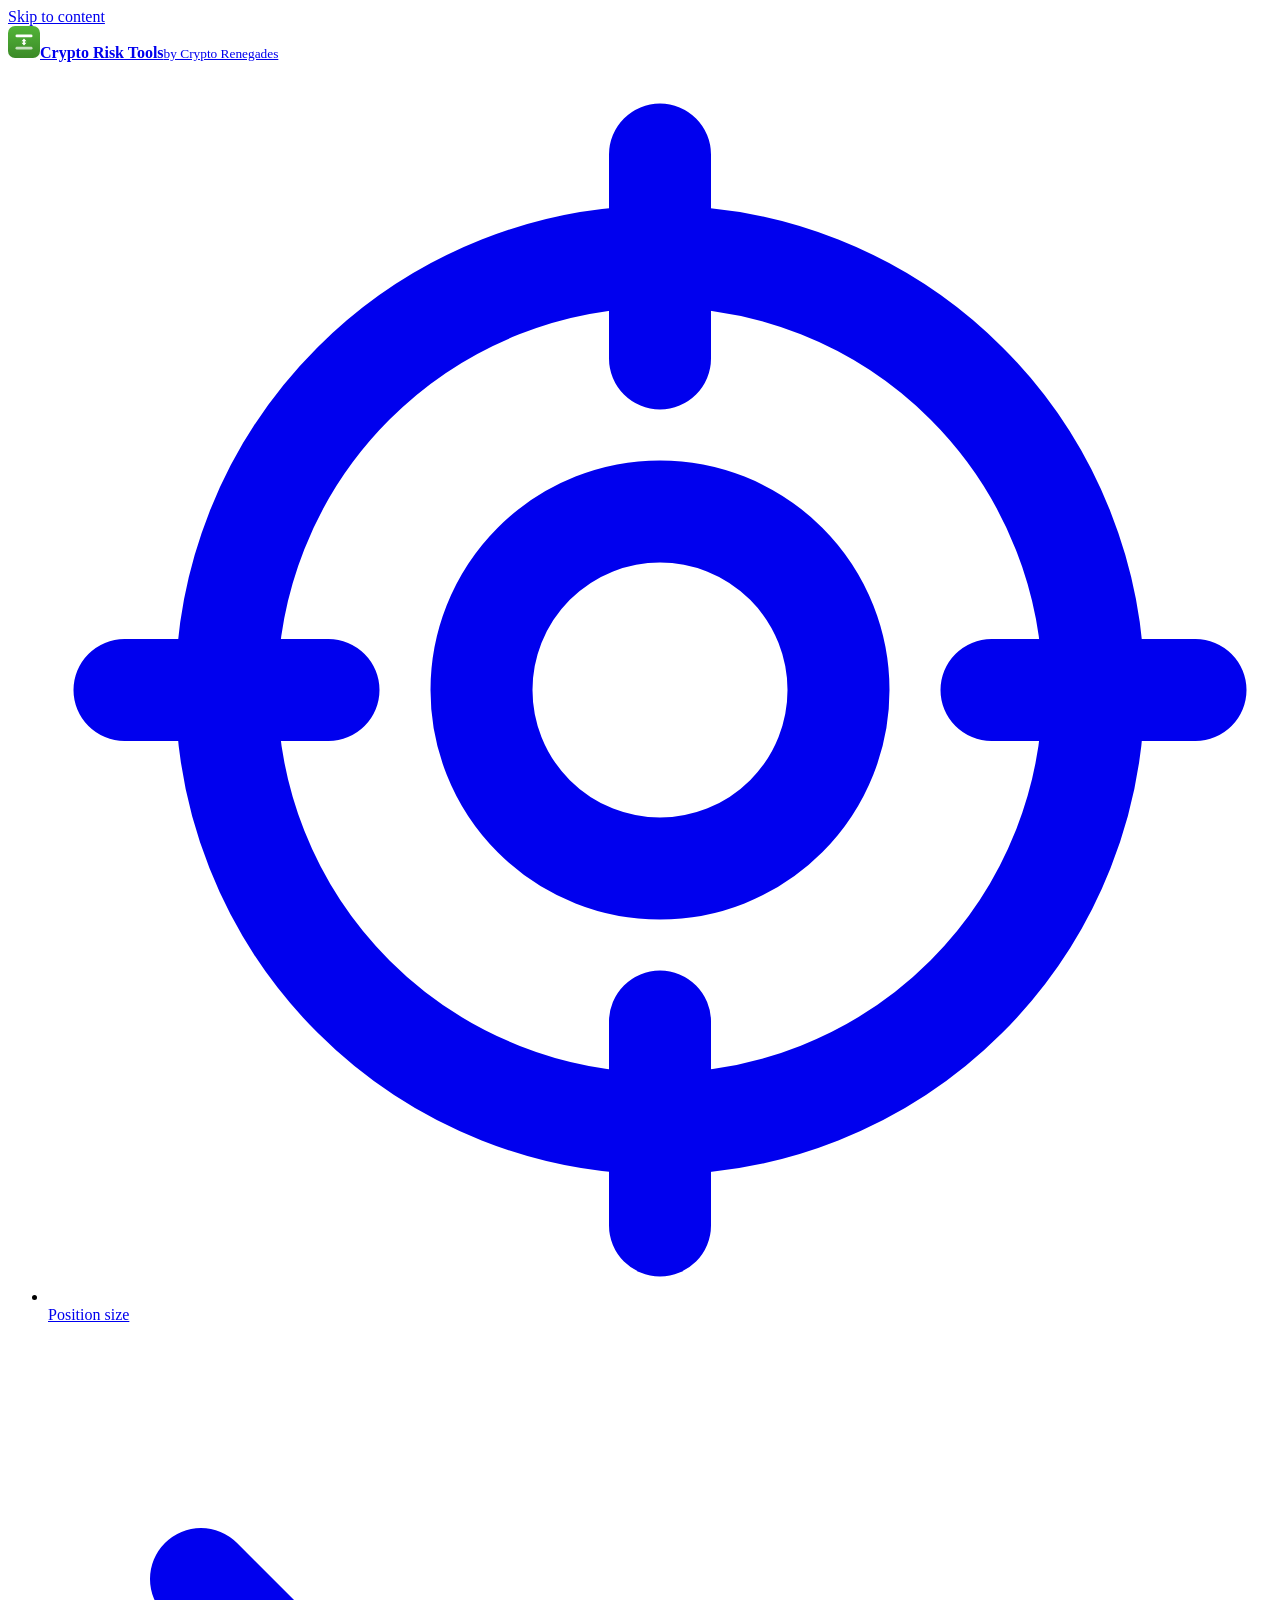
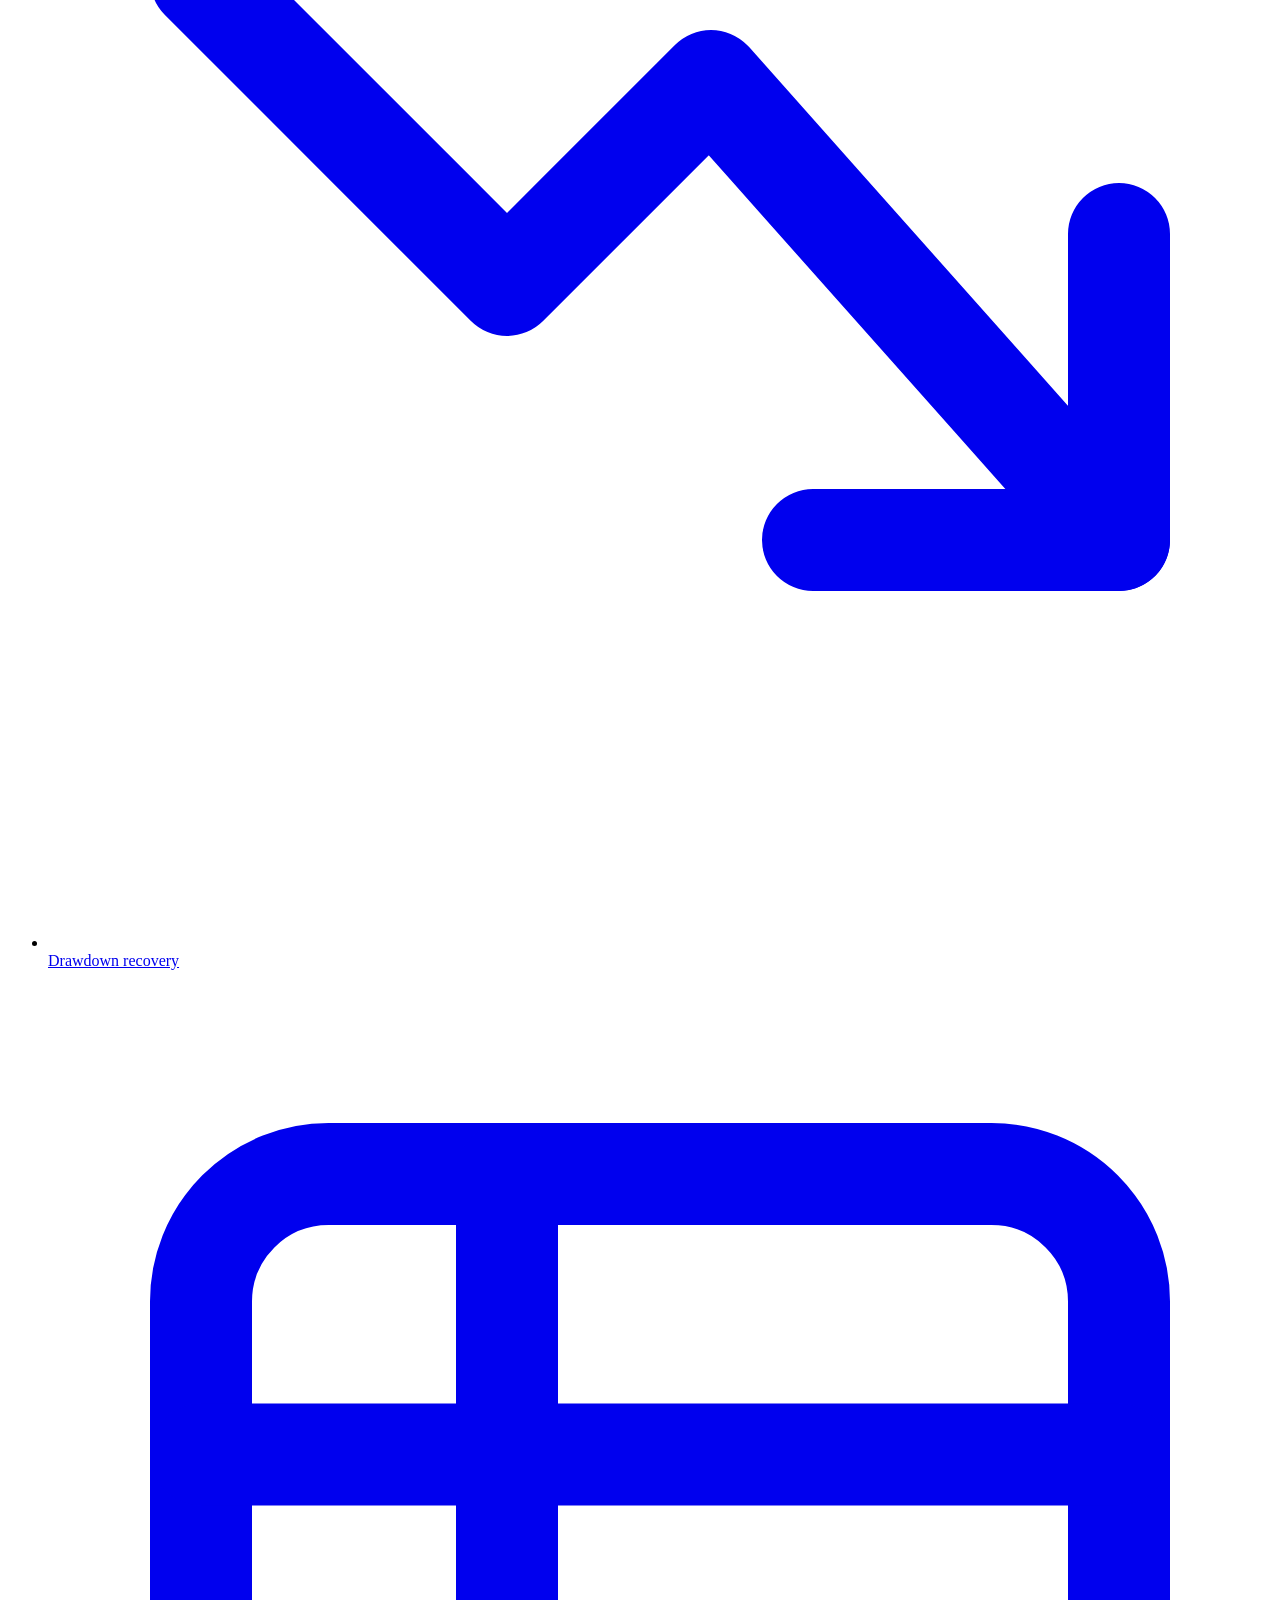
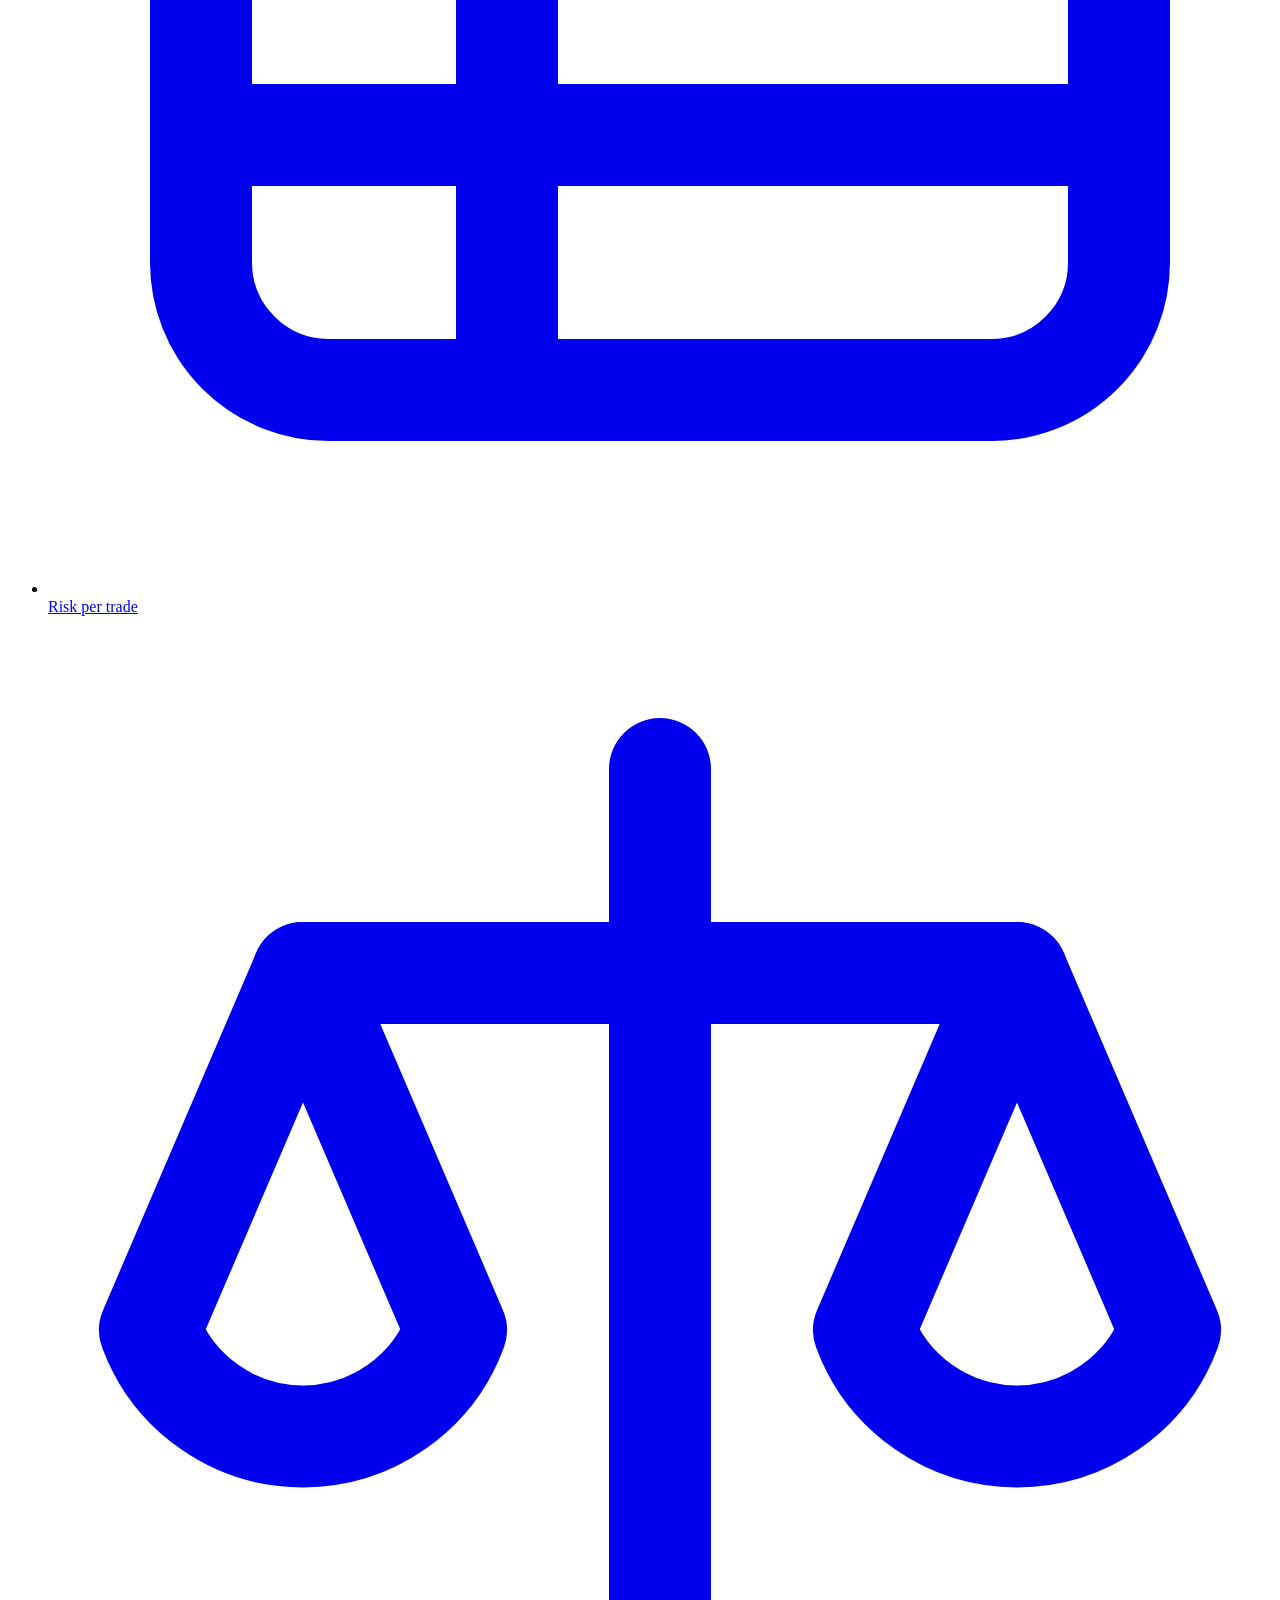
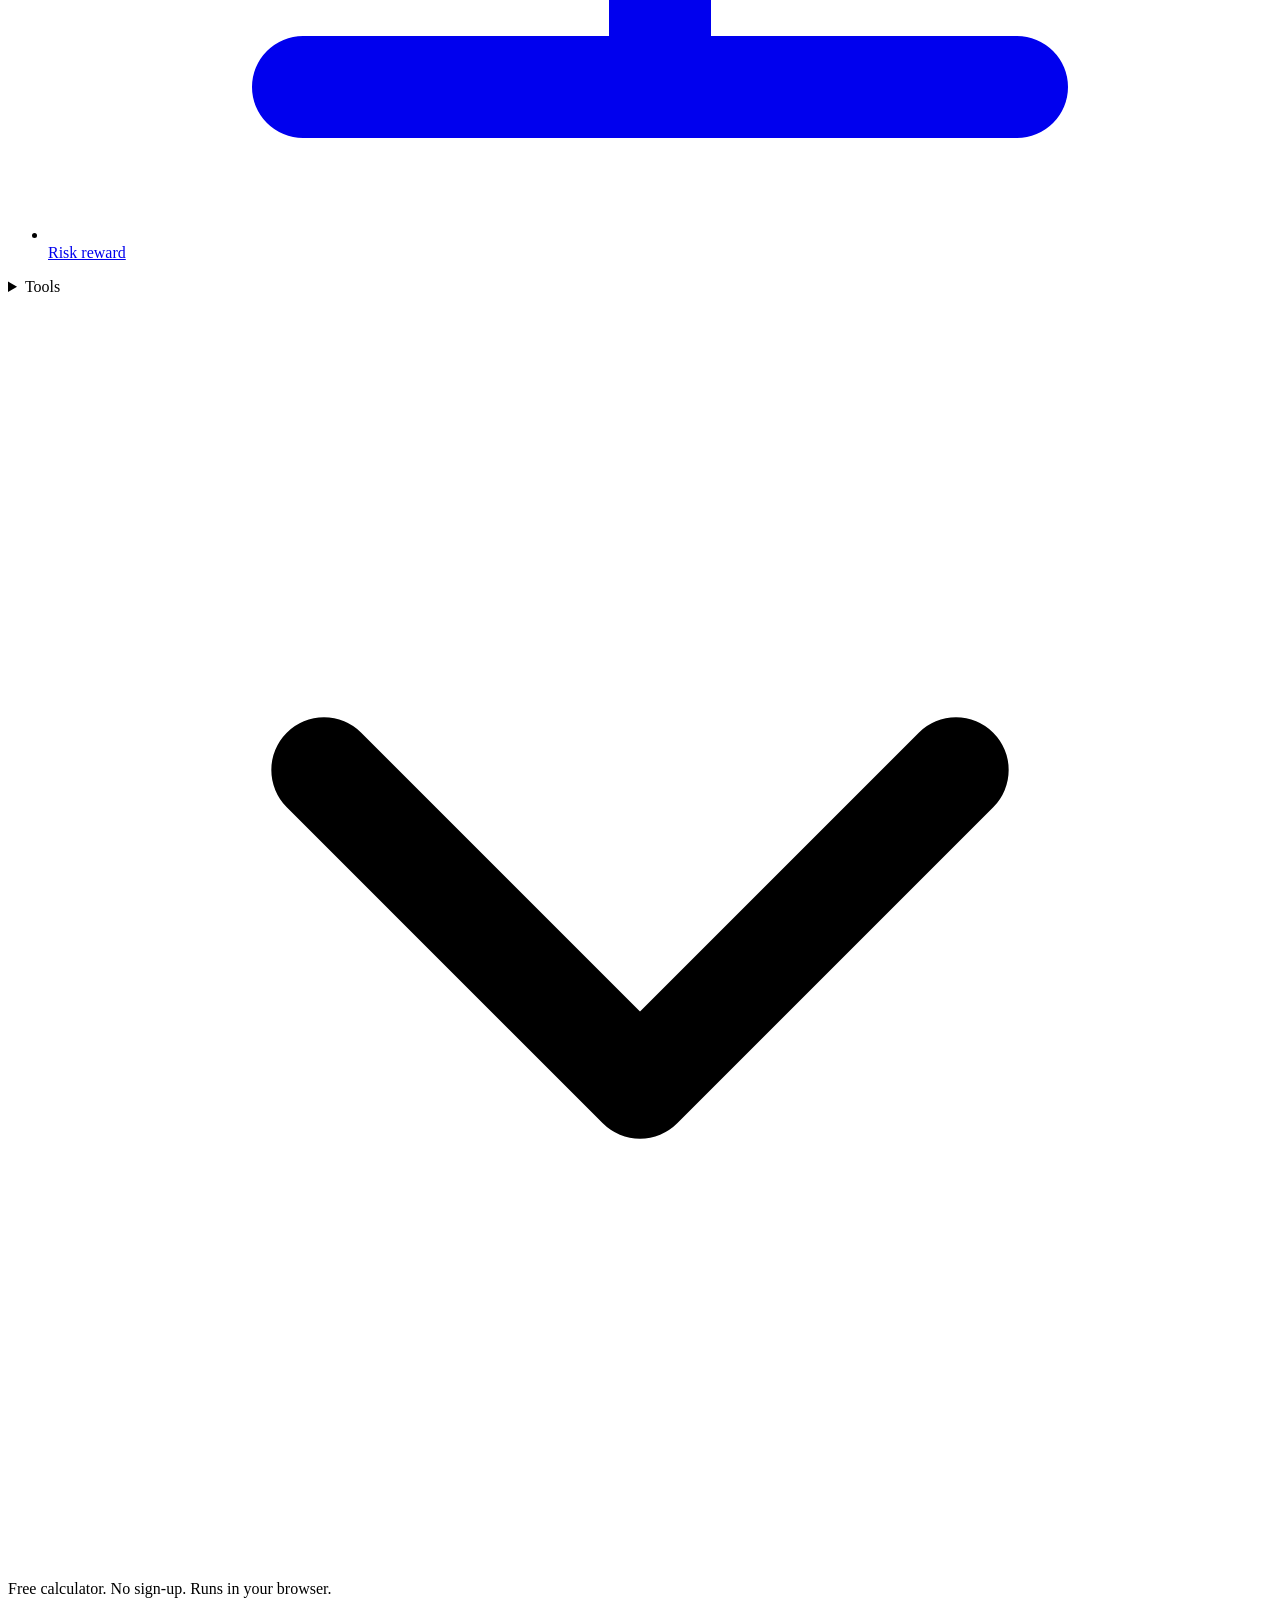
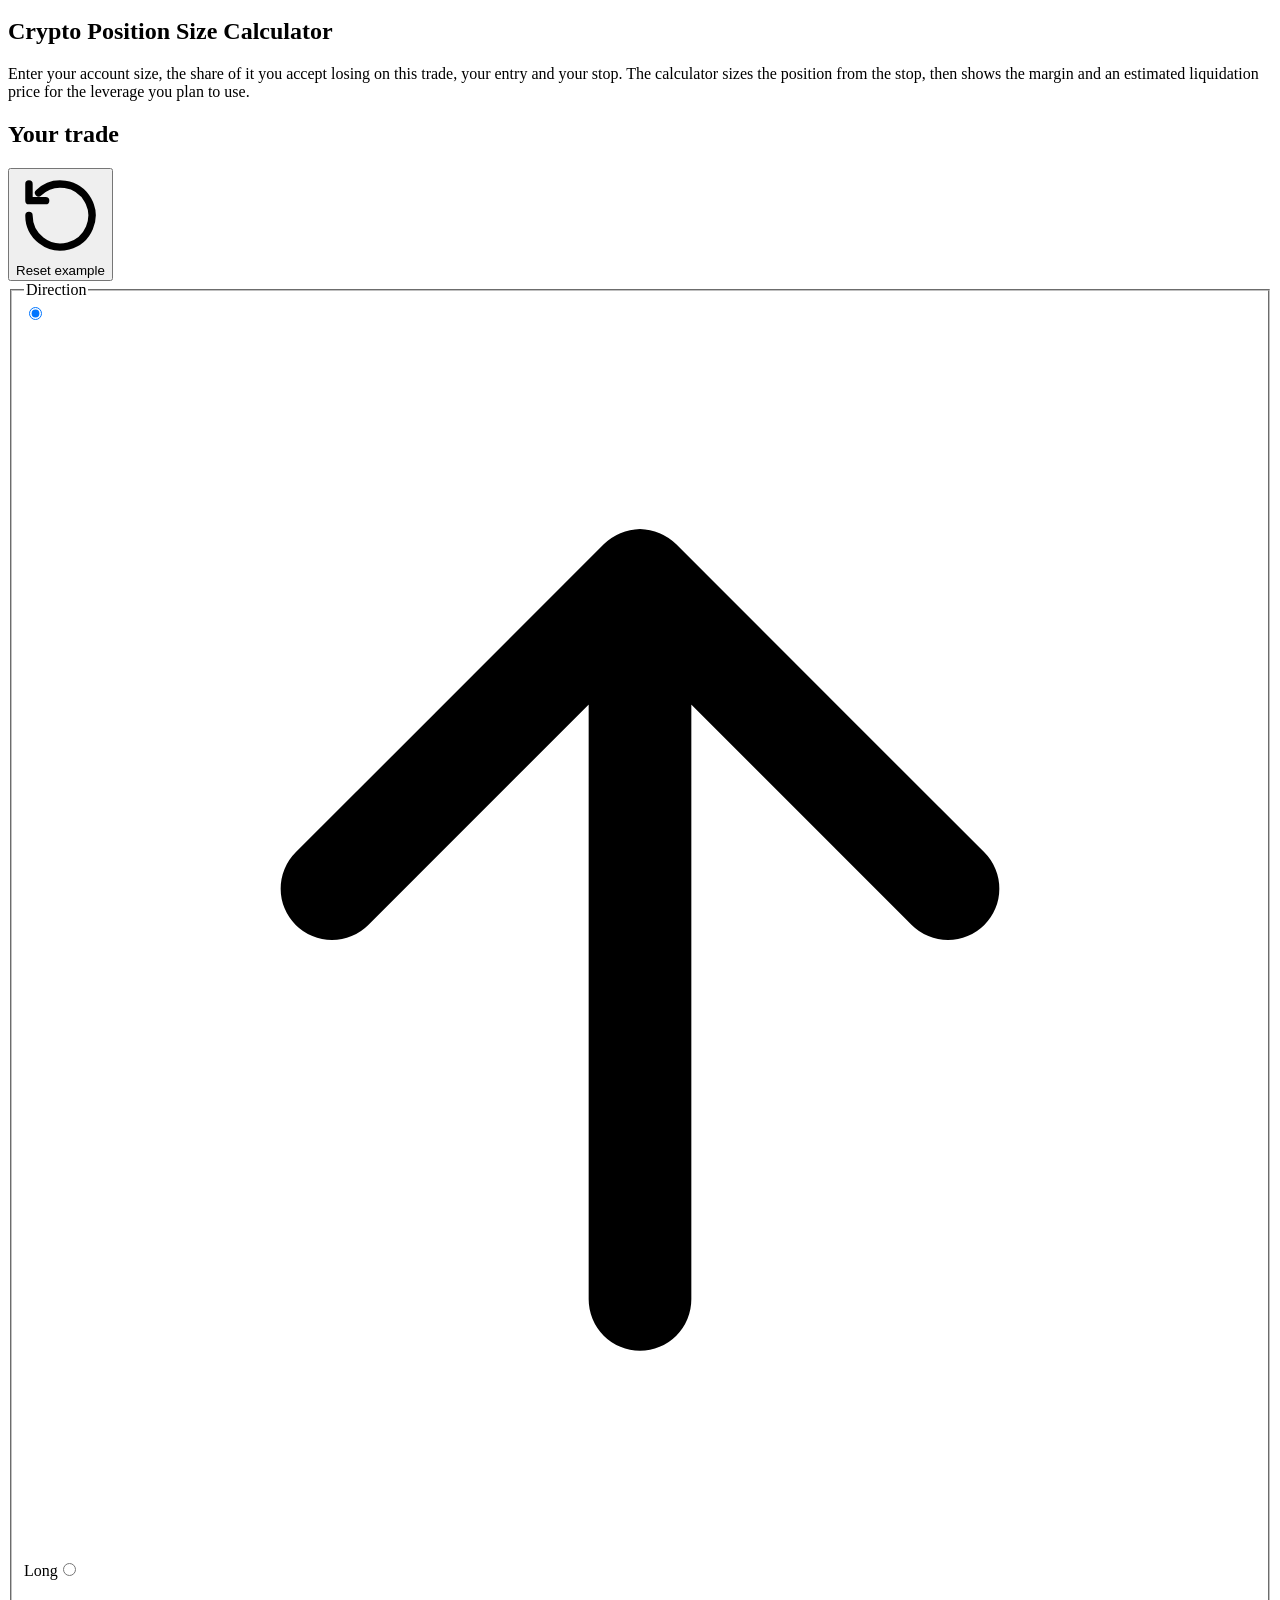
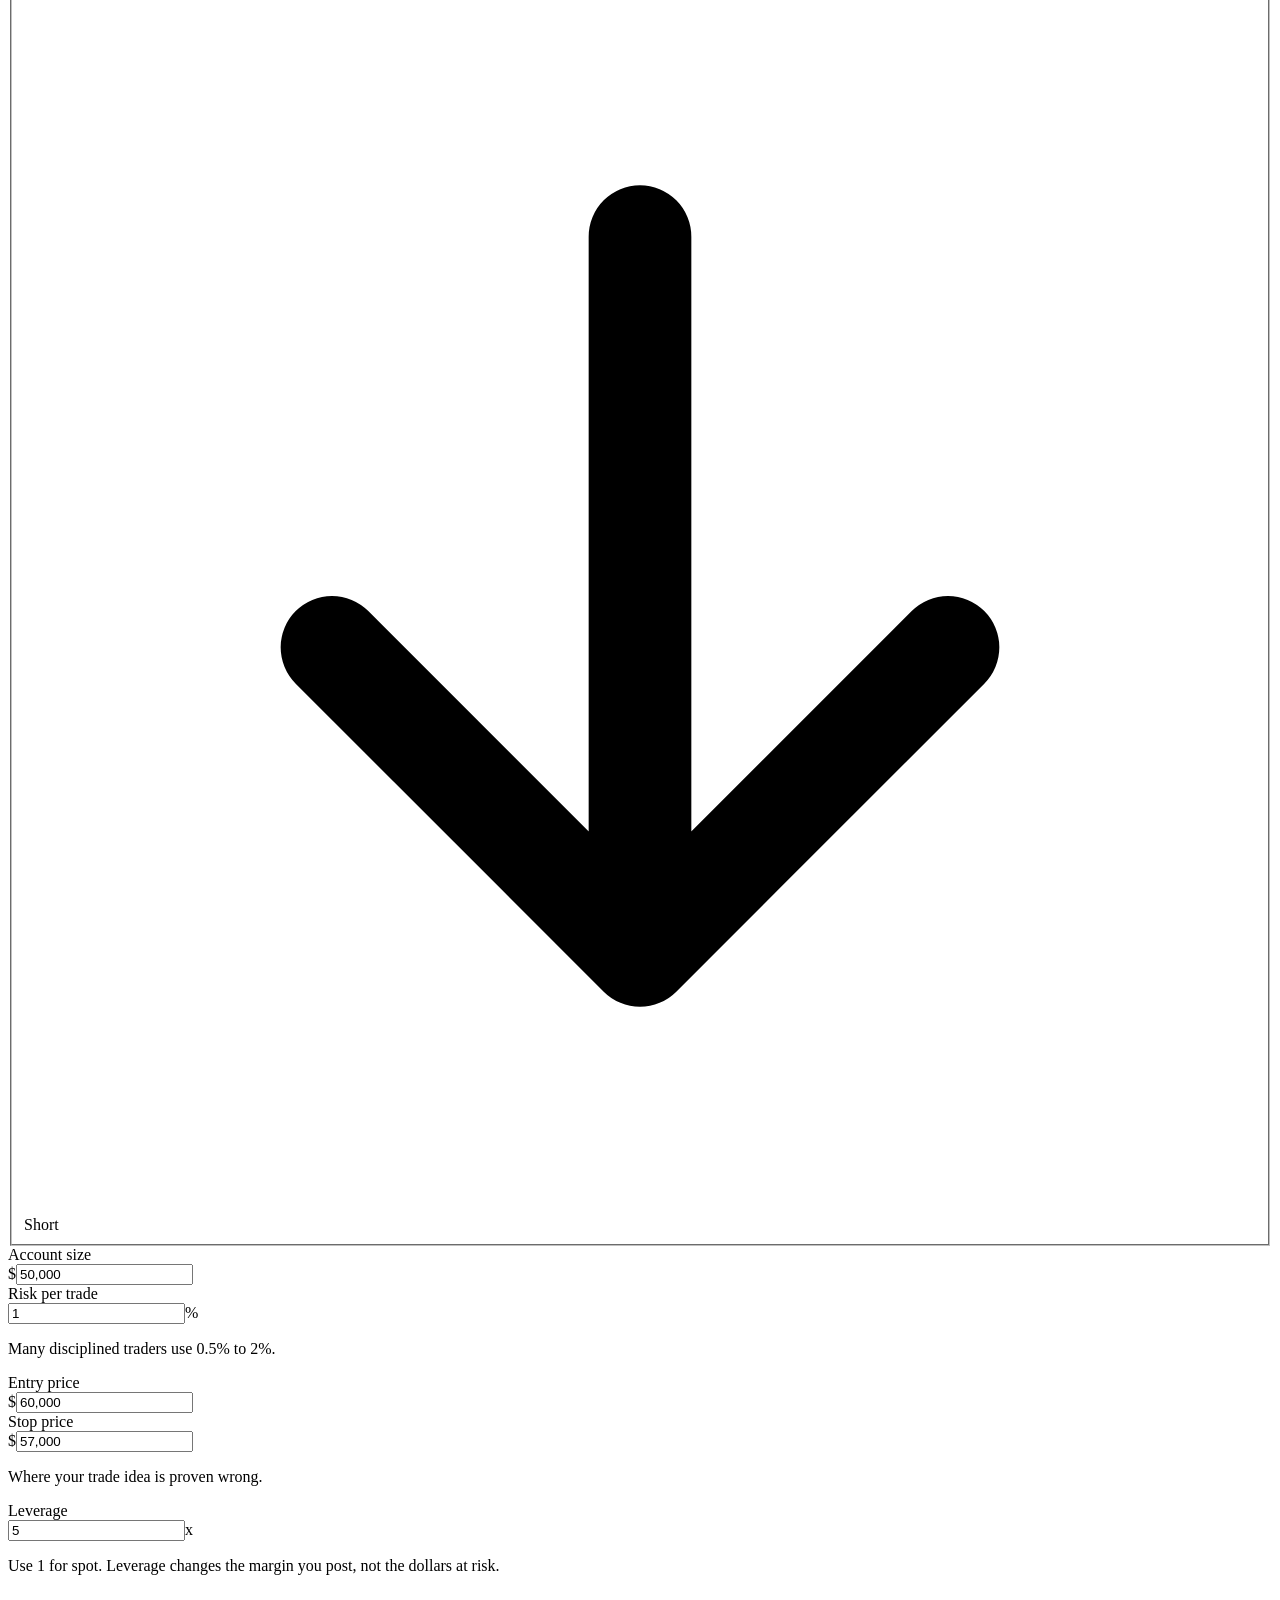
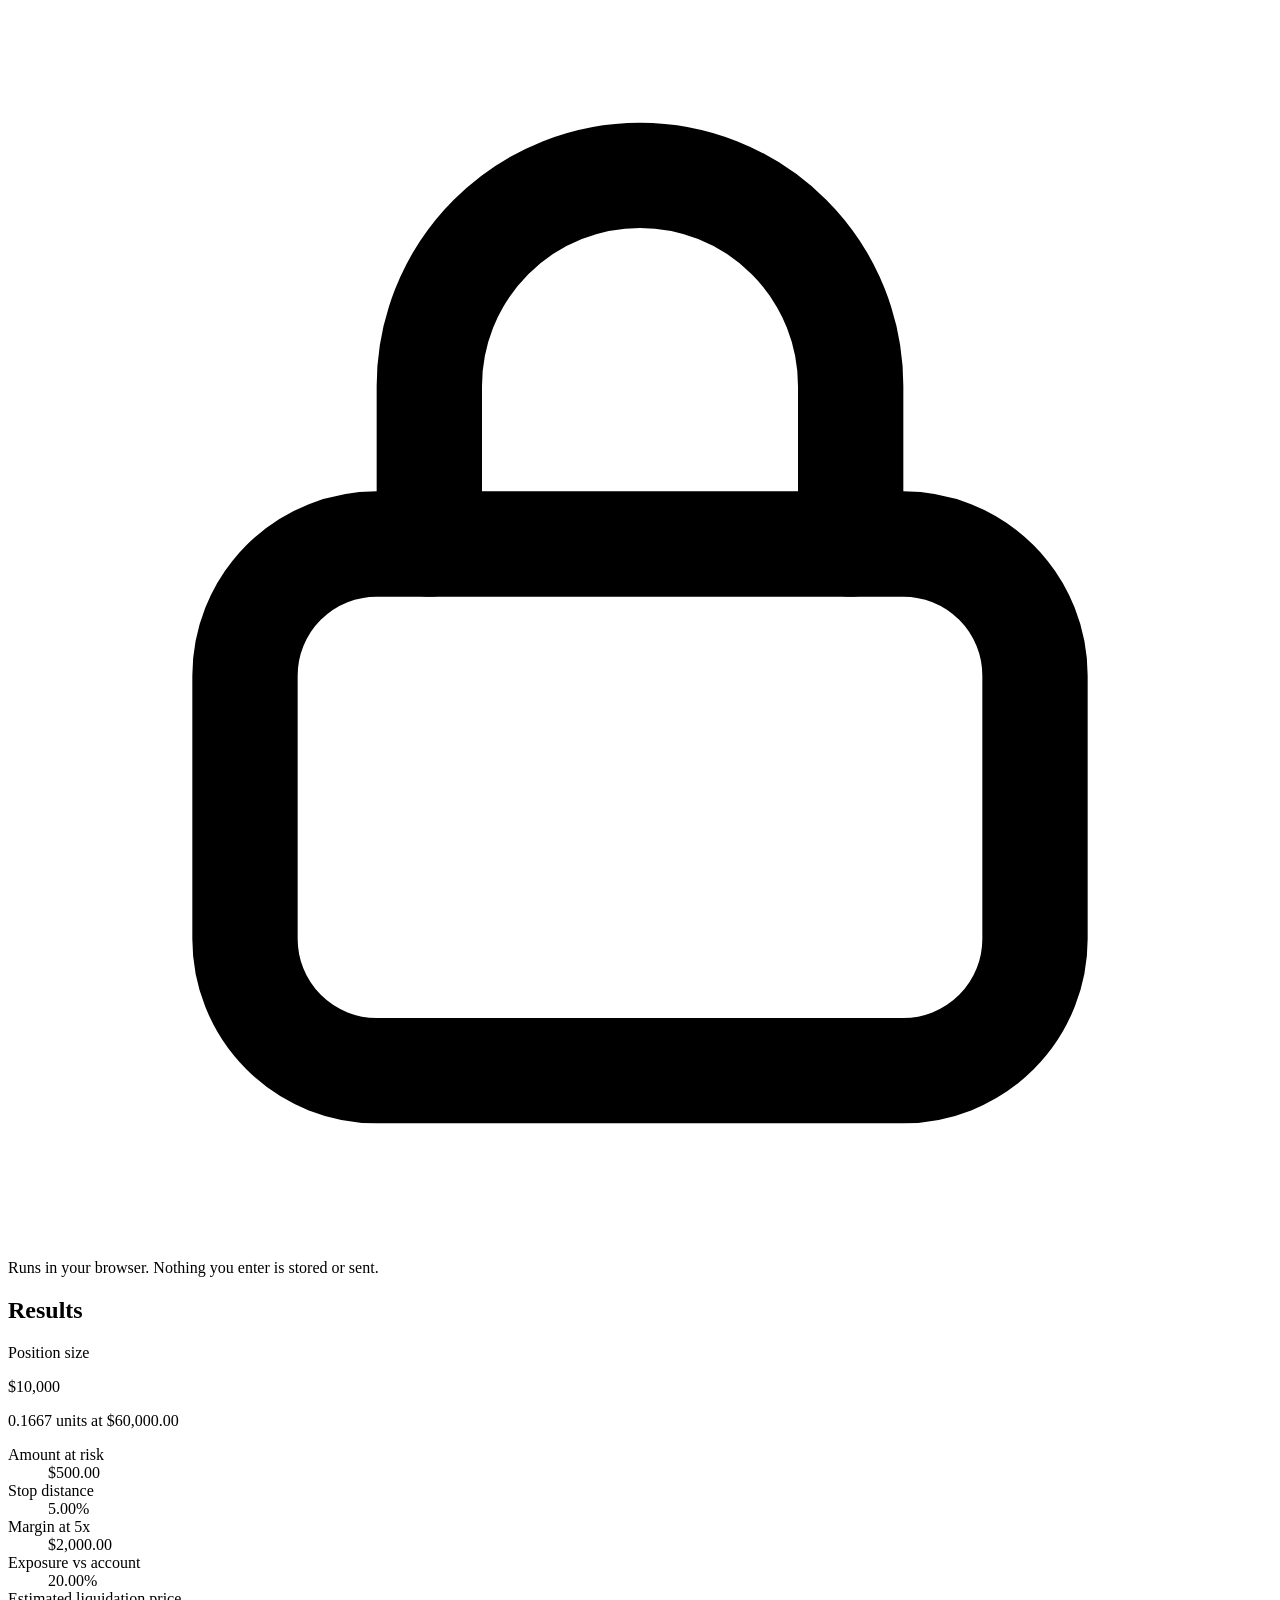
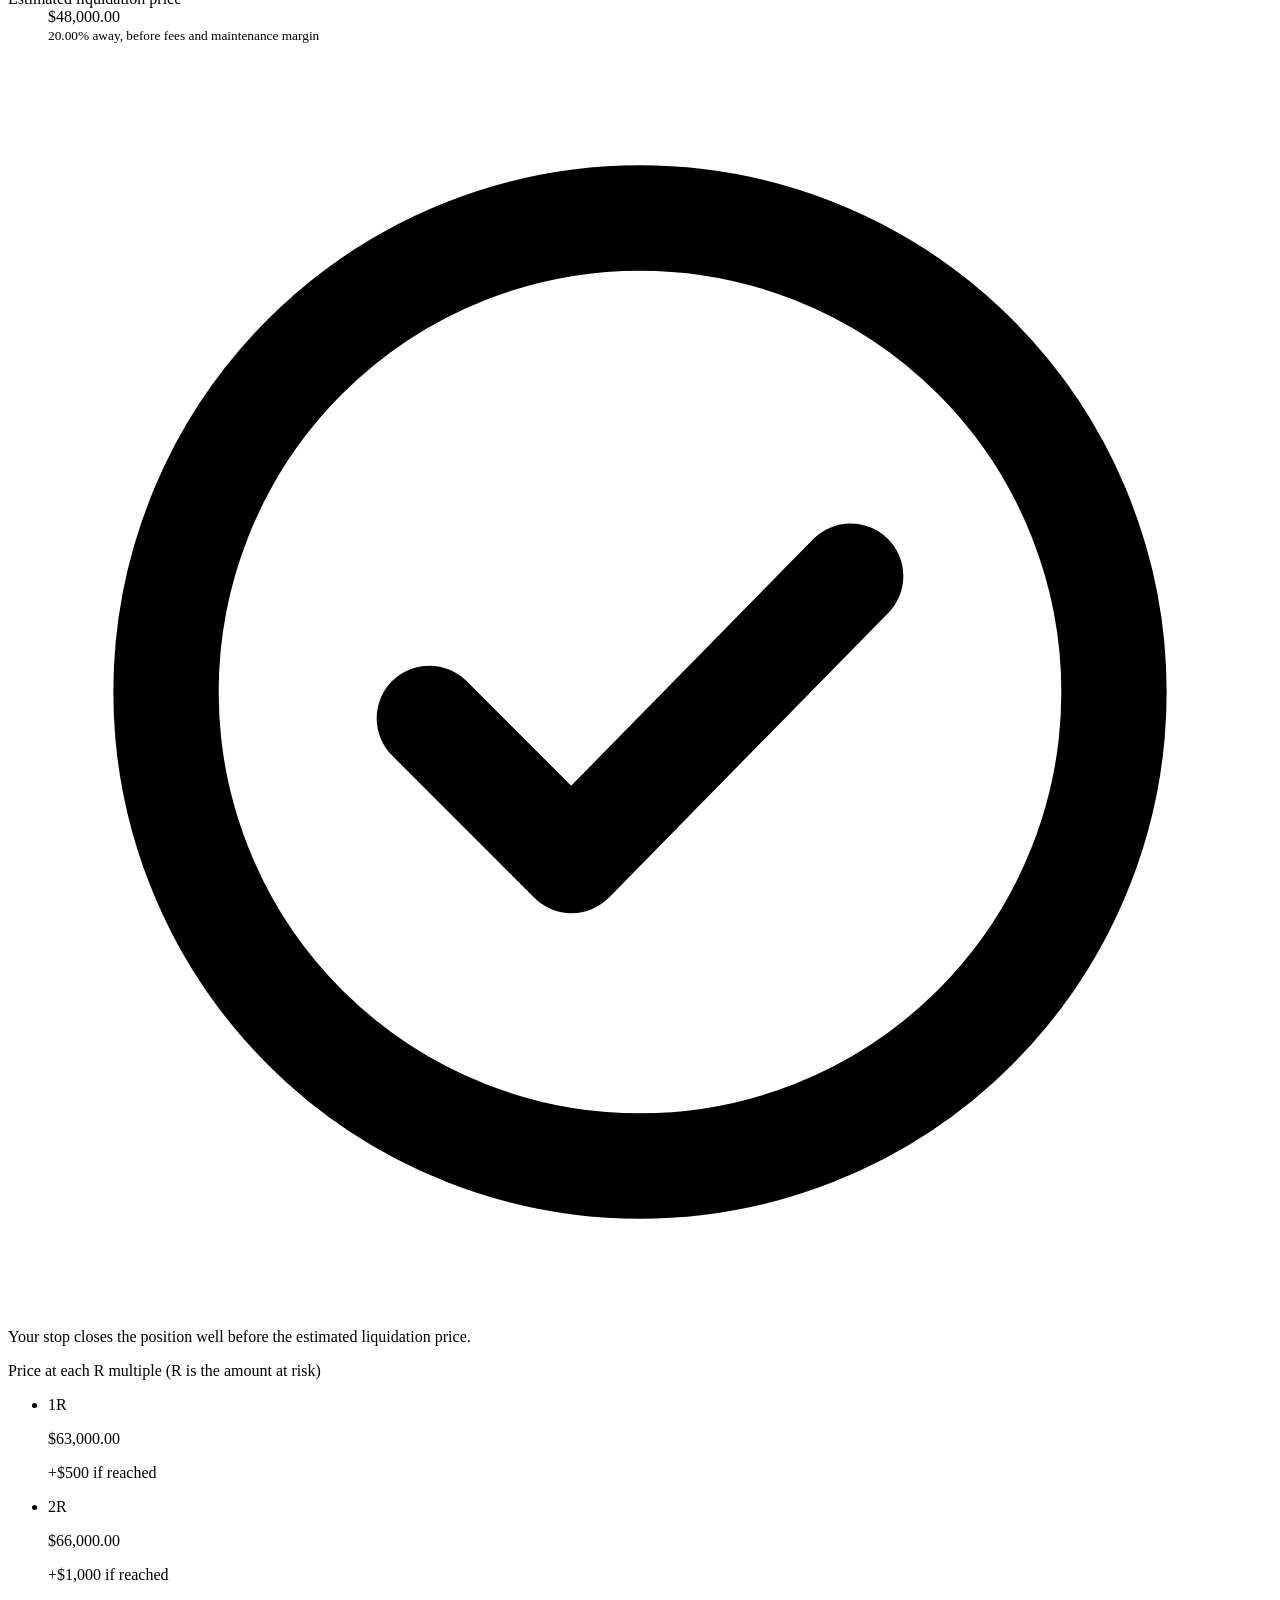
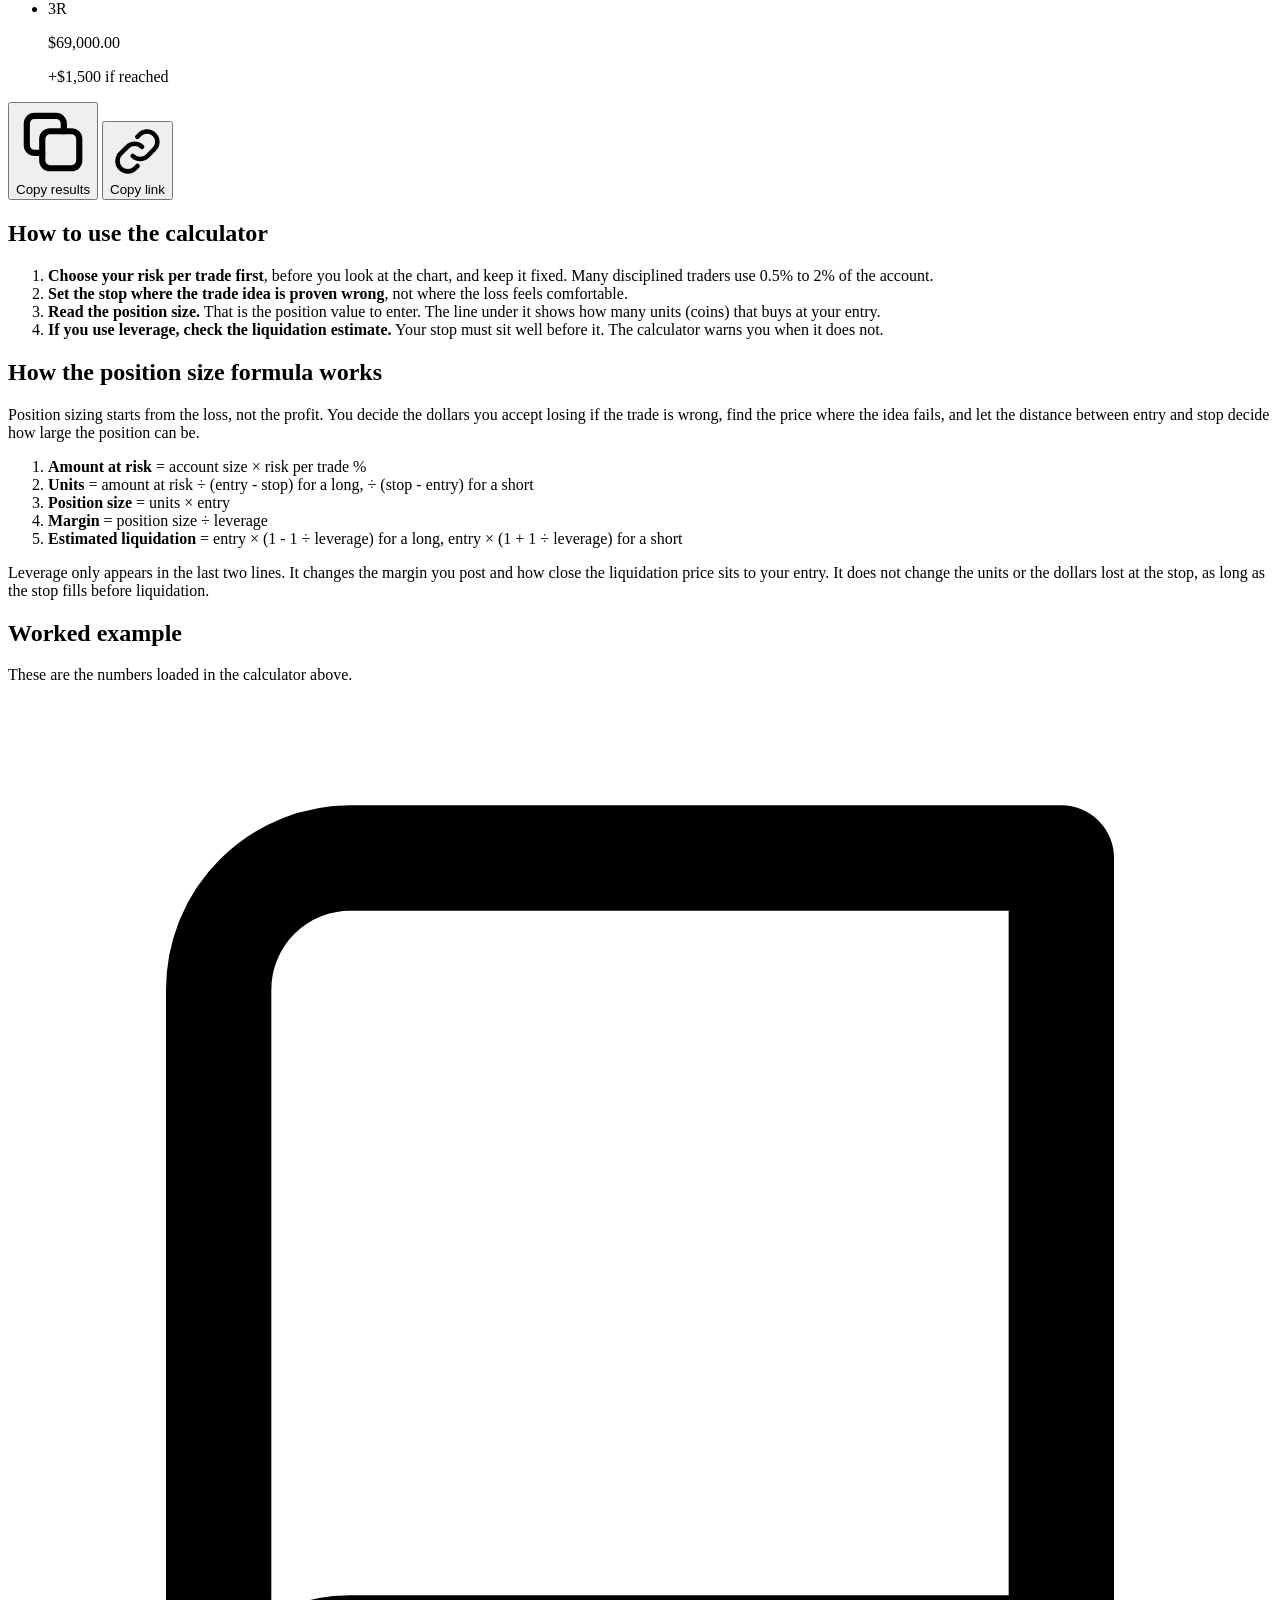
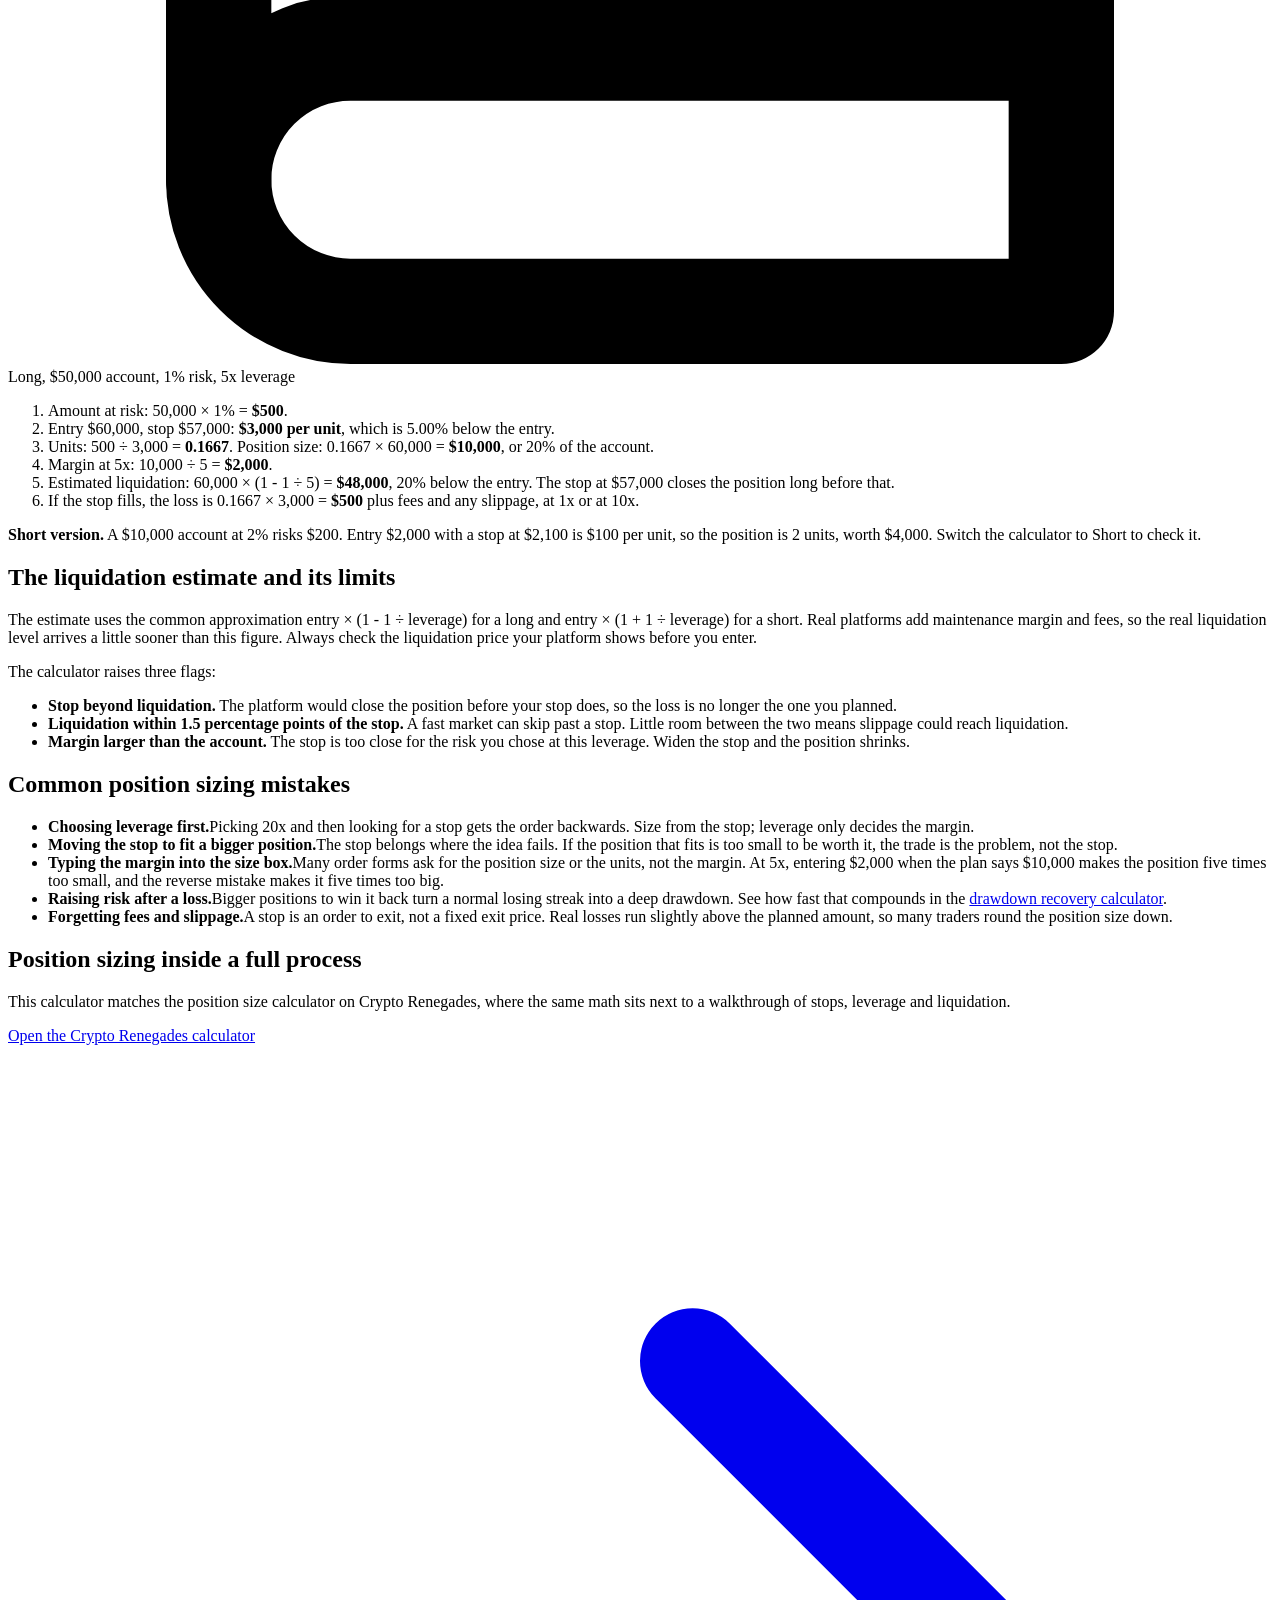
==== index.html @ 71755979 "Add files via upload" ====
<!doctype html>
<html lang="en">
<head>
<meta charset="utf-8">
<meta name="viewport" content="width=device-width, initial-scale=1">
<title>Crypto Position Size Calculator with Leverage and Liquidation</title>
<meta name="description" content="Crypto position size calculator, free. Enter account size, risk per trade, entry, stop and leverage to get position size, margin and a liquidation estimate.">
<link rel="canonical" href="https://cryptorenegades.github.io/crypto-risk-tools/">
<meta name="robots" content="index, follow, max-image-preview:large">
<meta name="author" content="Crypto Renegades">
<meta property="og:type" content="website">
<meta property="og:site_name" content="Crypto Risk Tools by Crypto Renegades">
<meta property="og:title" content="Crypto Position Size Calculator with Leverage and Liquidation">
<meta property="og:description" content="Crypto position size calculator, free. Enter account size, risk per trade, entry, stop and leverage to get position size, margin and a liquidation estimate.">
<meta property="og:url" content="https://cryptorenegades.github.io/crypto-risk-tools/">
<meta property="og:image" content="https://cryptorenegades.github.io/crypto-risk-tools/assets/img/og-position-size.png">
<meta property="og:image:width" content="1200">
<meta property="og:image:height" content="630">
<meta property="og:image:alt" content="Crypto Position Size Calculator">
<meta property="og:locale" content="en_US">
<meta name="twitter:card" content="summary_large_image">
<meta name="twitter:title" content="Crypto Position Size Calculator with Leverage and Liquidation">
<meta name="twitter:description" content="Crypto position size calculator, free. Enter account size, risk per trade, entry, stop and leverage to get position size, margin and a liquidation estimate.">
<meta name="twitter:image" content="https://cryptorenegades.github.io/crypto-risk-tools/assets/img/og-position-size.png">
<meta name="theme-color" content="#f5f7f4" media="(prefers-color-scheme: light)">
<meta name="theme-color" content="#090e09" media="(prefers-color-scheme: dark)">
<link rel="icon" href="assets/img/favicon.svg" type="image/svg+xml">
<link rel="icon" href="assets/img/favicon-32.png" sizes="32x32" type="image/png">
<link rel="apple-touch-icon" href="assets/img/apple-touch-icon.png">
<link rel="stylesheet" href="assets/css/site.css?v=2">
<script type="application/ld+json">
{
 "@context": "https://schema.org",
 "@graph": [
  {
   "@type": "EducationalOrganization",
   "@id": "https://www.cryptorenegades.co/#organization",
   "name": "Crypto Renegades",
   "legalName": "Crypto Renegades LLC",
   "url": "https://www.cryptorenegades.co/",
   "logo": {
    "@type": "ImageObject",
    "url": "https://www.cryptorenegades.co/brand/icon-512.png",
    "width": 512,
    "height": 512
   },
   "founder": [
    {
     "@type": "Person",
     "@id": "https://www.cryptorenegades.co/founders/chad-wittfeldt/#person",
     "name": "Chad Wittfeldt"
    },
    {
     "@type": "Person",
     "@id": "https://www.cryptorenegades.co/founders/niko-mercuris/#person",
     "name": "Niko Mercuris"
    }
   ]
  },
  {
   "@type": "WebSite",
   "@id": "https://cryptorenegades.github.io/crypto-risk-tools/#website",
   "name": "Crypto Risk Tools",
   "url": "https://cryptorenegades.github.io/crypto-risk-tools/",
   "inLanguage": "en-US",
   "publisher": {
    "@id": "https://www.cryptorenegades.co/#organization"
   }
  },
  {
   "@type": "WebPage",
   "@id": "https://cryptorenegades.github.io/crypto-risk-tools/#webpage",
   "url": "https://cryptorenegades.github.io/crypto-risk-tools/",
   "name": "Crypto Position Size Calculator with Leverage and Liquidation",
   "description": "Crypto position size calculator, free. Enter account size, risk per trade, entry, stop and leverage to get position size, margin and a liquidation estimate.",
   "isPartOf": {
    "@id": "https://cryptorenegades.github.io/crypto-risk-tools/#website"
   },
   "publisher": {
    "@id": "https://www.cryptorenegades.co/#organization"
   },
   "inLanguage": "en-US",
   "dateModified": "2026-11-07",
   "primaryImageOfPage": {
    "@type": "ImageObject",
    "url": "https://cryptorenegades.github.io/crypto-risk-tools/assets/img/og-position-size.png",
    "width": 1200,
    "height": 630
   },
   "breadcrumb": {
    "@type": "BreadcrumbList",
    "itemListElement": [
     {
      "@type": "ListItem",
      "position": 1,
      "name": "Crypto Risk Tools",
      "item": "https://cryptorenegades.github.io/crypto-risk-tools/"
     }
    ]
   },
   "mainEntity": {
    "@id": "https://cryptorenegades.github.io/crypto-risk-tools/#app"
   }
  },
  {
   "@type": "WebApplication",
   "@id": "https://cryptorenegades.github.io/crypto-risk-tools/#app",
   "name": "Crypto Position Size Calculator",
   "url": "https://cryptorenegades.github.io/crypto-risk-tools/",
   "description": "Crypto position size calculator, free. Enter account size, risk per trade, entry, stop and leverage to get position size, margin and a liquidation estimate.",
   "applicationCategory": "FinanceApplication",
   "operatingSystem": "Any",
   "browserRequirements": "Requires JavaScript",
   "isAccessibleForFree": true,
   "offers": {
    "@type": "Offer",
    "price": "0",
    "priceCurrency": "USD"
   },
   "publisher": {
    "@id": "https://www.cryptorenegades.co/#organization"
   },
   "creator": {
    "@id": "https://www.cryptorenegades.co/#organization"
   }
  }
 ]
}
</script>
</head>
<body>
<a class="skip" href="#main">Skip to content</a>
<header class="site-head">
  <div class="wrap">
    <a class="brand" href="./"><svg class="brand-mark" width="32" height="32" viewBox="0 0 128 128" aria-hidden="true" focusable="false"><defs><linearGradient id="hm" x1="0" y1="0" x2="0" y2="1"><stop offset="0" stop-color="#52b438"/><stop offset="1" stop-color="#3b8a27"/></linearGradient></defs><rect width="128" height="128" rx="28" fill="url(#hm)"/><rect x="30" y="34" width="68" height="11" rx="5.5" fill="#fff"/><rect x="30" y="83" width="68" height="11" rx="5.5" fill="#fff" fill-opacity=".7"/><path d="M64 50 L74 61 H67.5 V67 H74 L64 78 L54 67 H60.5 V61 H54 Z" fill="#fff"/></svg><span><b>Crypto Risk Tools</b><small>by Crypto Renegades</small></span></a>
    <nav aria-label="Tools" class="nav-desk">
      <ul class="nav-list"><li><a href="./" aria-current="page"><svg viewBox="0 0 24 24" fill="none" stroke="currentColor" stroke-width="2" stroke-linecap="round" stroke-linejoin="round" aria-hidden="true" focusable="false"><circle cx="12" cy="12" r="8.5"/><circle cx="12" cy="12" r="3.5"/><path d="M12 1.5v4M12 18.5v4M1.5 12h4M18.5 12h4"/></svg>Position size</a></li><li><a href="./drawdown-recovery-calculator.html"><svg viewBox="0 0 24 24" fill="none" stroke="currentColor" stroke-width="2" stroke-linecap="round" stroke-linejoin="round" aria-hidden="true" focusable="false"><path d="M3 5l6 6 4-4 8 9"/><path d="M15 16h6v-6"/></svg>Drawdown recovery</a></li><li><a href="./risk-per-trade-table.html"><svg viewBox="0 0 24 24" fill="none" stroke="currentColor" stroke-width="2" stroke-linecap="round" stroke-linejoin="round" aria-hidden="true" focusable="false"><rect x="3" y="4" width="18" height="16" rx="2.5"/><path d="M3 9.5h18M3 15h18M9 4v16"/></svg>Risk per trade</a></li><li><a href="./risk-reward-ratio-calculator.html"><svg viewBox="0 0 24 24" fill="none" stroke="currentColor" stroke-width="2" stroke-linecap="round" stroke-linejoin="round" aria-hidden="true" focusable="false"><path d="M12 3v18M5 21h14"/><path d="M5 7h14"/><path d="M5 7l-3 7a3.2 3.2 0 0 0 6 0z"/><path d="M19 7l-3 7a3.2 3.2 0 0 0 6 0z"/></svg>Risk reward</a></li></ul>
    </nav>
    <nav aria-label="Tools" class="nav-mob">
      <details class="menu">
        <summary>Tools <svg viewBox="0 0 24 24" fill="none" stroke="currentColor" stroke-width="2" stroke-linecap="round" stroke-linejoin="round" aria-hidden="true" focusable="false"><path d="m6 9 6 6 6-6"/></svg></summary>
        <ul class="nav-list"><li><a href="./" aria-current="page"><svg viewBox="0 0 24 24" fill="none" stroke="currentColor" stroke-width="2" stroke-linecap="round" stroke-linejoin="round" aria-hidden="true" focusable="false"><circle cx="12" cy="12" r="8.5"/><circle cx="12" cy="12" r="3.5"/><path d="M12 1.5v4M12 18.5v4M1.5 12h4M18.5 12h4"/></svg>Position size</a></li><li><a href="./drawdown-recovery-calculator.html"><svg viewBox="0 0 24 24" fill="none" stroke="currentColor" stroke-width="2" stroke-linecap="round" stroke-linejoin="round" aria-hidden="true" focusable="false"><path d="M3 5l6 6 4-4 8 9"/><path d="M15 16h6v-6"/></svg>Drawdown recovery</a></li><li><a href="./risk-per-trade-table.html"><svg viewBox="0 0 24 24" fill="none" stroke="currentColor" stroke-width="2" stroke-linecap="round" stroke-linejoin="round" aria-hidden="true" focusable="false"><rect x="3" y="4" width="18" height="16" rx="2.5"/><path d="M3 9.5h18M3 15h18M9 4v16"/></svg>Risk per trade</a></li><li><a href="./risk-reward-ratio-calculator.html"><svg viewBox="0 0 24 24" fill="none" stroke="currentColor" stroke-width="2" stroke-linecap="round" stroke-linejoin="round" aria-hidden="true" focusable="false"><path d="M12 3v18M5 21h14"/><path d="M5 7h14"/><path d="M5 7l-3 7a3.2 3.2 0 0 0 6 0z"/><path d="M19 7l-3 7a3.2 3.2 0 0 0 6 0z"/></svg>Risk reward</a></li></ul>
      </details>
    </nav>
  </div>
</header>
<main id="main">
  <section class="hero">
    <div class="wrap">
      <p class="eyebrow">Free calculator. No sign-up. Runs in your browser.</p>
      <h1>Crypto Position Size Calculator</h1>
      <p class="lede">Enter your account size, the share of it you accept losing on this trade, your entry and your stop. The calculator sizes the position from the stop, then shows the margin and an estimated liquidation price for the leverage you plan to use.</p>

      <div class="tool">
        <form class="card" id="calc" data-tool="position" novalidate aria-label="Position size calculator">
          <div class="form-head">
            <h2>Your trade</h2>
            <button type="button" class="btn btn-link" id="reset"><svg viewBox="0 0 24 24" fill="none" stroke="currentColor" stroke-width="2" stroke-linecap="round" stroke-linejoin="round" aria-hidden="true" focusable="false"><path d="M3.5 12a8.5 8.5 0 1 0 2.6-6.1"/><path d="M3.5 3.5v4.5H8"/></svg>Reset example</button>
          </div>
          <fieldset class="segmented">
            <legend>Direction</legend>
            <div class="seg"><label><input type="radio" name="side" value="long" checked><span><svg viewBox="0 0 24 24" fill="none" stroke="currentColor" stroke-width="2" stroke-linecap="round" stroke-linejoin="round" aria-hidden="true" focusable="false"><path d="M12 19V5M6 11l6-6 6 6"/></svg>Long</span></label><label><input type="radio" name="side" value="short"><span><svg viewBox="0 0 24 24" fill="none" stroke="currentColor" stroke-width="2" stroke-linecap="round" stroke-linejoin="round" aria-hidden="true" focusable="false"><path d="M12 5v14M6 13l6 6 6-6"/></svg>Short</span></label></div>
          </fieldset>
          <div class="fields">
            <div class="field">
              <label for="account">Account size</label>
              <div class="input has-pre"><span class="affix pre" aria-hidden="true">$</span><input id="account" name="account" type="text" inputmode="decimal" autocomplete="off" spellcheck="false" value="50,000" aria-describedby="account-error"></div>
              
              <p class="error" id="account-error" hidden></p>
            </div>
            <div class="field">
              <label for="riskPct">Risk per trade</label>
              <div class="input has-suf"><input id="riskPct" name="riskPct" type="text" inputmode="decimal" autocomplete="off" spellcheck="false" value="1" aria-describedby="riskPct-help riskPct-error"><span class="affix suf" aria-hidden="true">%</span></div>
              <p class="help" id="riskPct-help">Many disciplined traders use 0.5% to 2%.</p>
              <p class="error" id="riskPct-error" hidden></p>
            </div>
            <div class="field">
              <label for="entry">Entry price</label>
              <div class="input has-pre"><span class="affix pre" aria-hidden="true">$</span><input id="entry" name="entry" type="text" inputmode="decimal" autocomplete="off" spellcheck="false" value="60,000" aria-describedby="entry-error"></div>
              
              <p class="error" id="entry-error" hidden></p>
            </div>
            <div class="field">
              <label for="stop">Stop price</label>
              <div class="input has-pre"><span class="affix pre" aria-hidden="true">$</span><input id="stop" name="stop" type="text" inputmode="decimal" autocomplete="off" spellcheck="false" value="57,000" aria-describedby="stop-help stop-error"></div>
              <p class="help" id="stop-help">Where your trade idea is proven wrong.</p>
              <p class="error" id="stop-error" hidden></p>
            </div>
            <div class="field full">
              <label for="leverage">Leverage</label>
              <div class="input has-suf"><input id="leverage" name="leverage" type="text" inputmode="decimal" autocomplete="off" spellcheck="false" value="5" aria-describedby="leverage-help leverage-error"><span class="affix suf" aria-hidden="true">x</span></div>
              <p class="help" id="leverage-help">Use 1 for spot. Leverage changes the margin you post, not the dollars at risk.</p>
              <p class="error" id="leverage-error" hidden></p>
            </div>
          </div>
          <div class="form-foot">
            <p><svg viewBox="0 0 24 24" fill="none" stroke="currentColor" stroke-width="2" stroke-linecap="round" stroke-linejoin="round" aria-hidden="true" focusable="false"><rect x="4.5" y="10.5" width="15" height="10" rx="2.5"/><path d="M8 10.5V7.5a4 4 0 0 1 8 0v3"/></svg>Runs in your browser. Nothing you enter is stored or sent.</p>
          </div>
        </form>

        <section class="panel" aria-labelledby="res-h">
          <h2 class="sr-only" id="res-h">Results</h2>
          <p class="label">Position size</p>
          <p class="big" id="p-notional">$10,000</p>
          <p class="big-sub" id="p-units">0.1667 units at $60,000.00</p>
          <dl class="stats">
            <div><dt>Amount at risk</dt><dd id="p-risk">$500.00</dd></div>
            <div><dt>Stop distance</dt><dd id="p-stop">5.00%</dd></div>
            <div><dt id="p-margin-label">Margin at 5x</dt><dd id="p-margin">$2,000.00</dd></div>
            <div><dt>Exposure vs account</dt><dd id="p-exposure">20.00%</dd></div>
            <div class="wide"><dt>Estimated liquidation price</dt><dd id="p-liq">$48,000.00</dd><dd><small id="p-liq-sub">20.00% away, before fees and maintenance margin</small></dd></div>
          </dl>
          <p class="alert danger" id="a-wrong" hidden><svg viewBox="0 0 24 24" fill="none" stroke="currentColor" stroke-width="2" stroke-linecap="round" stroke-linejoin="round" aria-hidden="true" focusable="false"><path d="M10.3 3.9 2.6 17.5A2 2 0 0 0 4.3 20.5h15.4a2 2 0 0 0 1.7-3L13.7 3.9a2 2 0 0 0-3.4 0z"/><path d="M12 9.5v4.5M12 17.2v.01"/></svg><span id="a-wrong-text">For a long position the stop must be below the entry price.</span></p>
          <p class="alert warn" id="a-invalid" hidden><svg viewBox="0 0 24 24" fill="none" stroke="currentColor" stroke-width="2" stroke-linecap="round" stroke-linejoin="round" aria-hidden="true" focusable="false"><circle cx="12" cy="12" r="9"/><path d="M12 11v5.5M12 7.8v.01"/></svg><span>Check the highlighted fields to see the position size.</span></p>
          <p class="alert danger" id="a-beyond" hidden><svg viewBox="0 0 24 24" fill="none" stroke="currentColor" stroke-width="2" stroke-linecap="round" stroke-linejoin="round" aria-hidden="true" focusable="false"><path d="M10.3 3.9 2.6 17.5A2 2 0 0 0 4.3 20.5h15.4a2 2 0 0 0 1.7-3L13.7 3.9a2 2 0 0 0-3.4 0z"/><path d="M12 9.5v4.5M12 17.2v.01"/></svg><span>Your stop is beyond the estimated liquidation price. The platform would close this position before your plan does. Lower the leverage or tighten the stop.</span></p>
          <p class="alert warn" id="a-tight" hidden><svg viewBox="0 0 24 24" fill="none" stroke="currentColor" stroke-width="2" stroke-linecap="round" stroke-linejoin="round" aria-hidden="true" focusable="false"><path d="M10.3 3.9 2.6 17.5A2 2 0 0 0 4.3 20.5h15.4a2 2 0 0 0 1.7-3L13.7 3.9a2 2 0 0 0-3.4 0z"/><path d="M12 9.5v4.5M12 17.2v.01"/></svg><span>Liquidation sits very close to your stop. Slippage in a fast market could reach it. Consider lower leverage.</span></p>
          <p class="alert warn" id="a-margin" hidden><svg viewBox="0 0 24 24" fill="none" stroke="currentColor" stroke-width="2" stroke-linecap="round" stroke-linejoin="round" aria-hidden="true" focusable="false"><path d="M10.3 3.9 2.6 17.5A2 2 0 0 0 4.3 20.5h15.4a2 2 0 0 0 1.7-3L13.7 3.9a2 2 0 0 0-3.4 0z"/><path d="M12 9.5v4.5M12 17.2v.01"/></svg><span>The margin required is larger than the account. This stop is too close for the risk you chose at this leverage.</span></p>
          <p class="alert ok" id="a-clear"><svg viewBox="0 0 24 24" fill="none" stroke="currentColor" stroke-width="2" stroke-linecap="round" stroke-linejoin="round" aria-hidden="true" focusable="false"><circle cx="12" cy="12" r="9"/><path d="M8 12.5l2.7 2.7L16 9.8"/></svg><span>Your stop closes the position well before the estimated liquidation price.</span></p>
          <div class="panel-section">
            <p class="label">Price at each R multiple (R is the amount at risk)</p>
            <ul class="targets">
              <li><p class="m">1R</p><p class="p" id="p-t1">$63,000.00</p><p class="g" id="p-g1">+$500 if reached</p></li>
              <li><p class="m">2R</p><p class="p" id="p-t2">$66,000.00</p><p class="g" id="p-g2">+$1,000 if reached</p></li>
              <li><p class="m">3R</p><p class="p" id="p-t3">$69,000.00</p><p class="g" id="p-g3">+$1,500 if reached</p></li>
            </ul>
          </div>
          <div class="actions">
            <button type="button" class="btn btn-primary" id="copy-results"><svg viewBox="0 0 24 24" fill="none" stroke="currentColor" stroke-width="2" stroke-linecap="round" stroke-linejoin="round" aria-hidden="true" focusable="false"><rect x="8.5" y="8.5" width="12" height="12" rx="2.5"/><path d="M15.5 8.5V6a2.5 2.5 0 0 0-2.5-2.5H6A2.5 2.5 0 0 0 3.5 6v7A2.5 2.5 0 0 0 6 15.5h2.5"/></svg>Copy results</button>
            <button type="button" class="btn btn-ghost" id="copy-link"><svg viewBox="0 0 24 24" fill="none" stroke="currentColor" stroke-width="2" stroke-linecap="round" stroke-linejoin="round" aria-hidden="true" focusable="false"><path d="M10 14a4.5 4.5 0 0 0 6.4 0l3-3a4.5 4.5 0 0 0-6.4-6.4l-1 1"/><path d="M14 10a4.5 4.5 0 0 0-6.4 0l-3 3a4.5 4.5 0 0 0 6.4 6.4l1-1"/></svg>Copy link</button>
            <span class="copied" id="copy-status" role="status"></span>
          </div>
        </section>
      </div>
    </div>
  </section>
  <div class="content">
    <div class="wrap prose-wrap">
      <section class="section" aria-labelledby="use-h">
        <h2 id="use-h">How to use the calculator</h2>
        <ol>
          <li><b>Choose your risk per trade first</b>, before you look at the chart, and keep it fixed. Many disciplined traders use 0.5% to 2% of the account.</li>
          <li><b>Set the stop where the trade idea is proven wrong</b>, not where the loss feels comfortable.</li>
          <li><b>Read the position size.</b> That is the position value to enter. The line under it shows how many units (coins) that buys at your entry.</li>
          <li><b>If you use leverage, check the liquidation estimate.</b> Your stop must sit well before it. The calculator warns you when it does not.</li>
        </ol>
      </section>
      <section class="section" aria-labelledby="formula-h">
        <h2 id="formula-h">How the position size formula works</h2>
        <p>Position sizing starts from the loss, not the profit. You decide the dollars you accept losing if the trade is wrong, find the price where the idea fails, and let the distance between entry and stop decide how large the position can be.</p>
        <ol class="formula">
          <li><b>Amount at risk</b> = account size × risk per trade %</li>
          <li><b>Units</b> = amount at risk ÷ (entry - stop) for a long, ÷ (stop - entry) for a short</li>
          <li><b>Position size</b> = units × entry</li>
          <li><b>Margin</b> = position size ÷ leverage</li>
          <li><b>Estimated liquidation</b> = entry × (1 - 1 ÷ leverage) for a long, entry × (1 + 1 ÷ leverage) for a short</li>
        </ol>
        <p>Leverage only appears in the last two lines. It changes the margin you post and how close the liquidation price sits to your entry. It does not change the units or the dollars lost at the stop, as long as the stop fills before liquidation.</p>
      </section>
      <section class="section" aria-labelledby="ex-h">
        <h2 id="ex-h">Worked example</h2>
        <p>These are the numbers loaded in the calculator above.</p>
        <div class="example">
          <div class="example-head"><svg viewBox="0 0 24 24" fill="none" stroke="currentColor" stroke-width="2" stroke-linecap="round" stroke-linejoin="round" aria-hidden="true" focusable="false"><path d="M4 5.5A2.5 2.5 0 0 1 6.5 3H20v15H6.5A2.5 2.5 0 0 0 4 20.5z"/><path d="M4 20.5A2.5 2.5 0 0 0 6.5 23H20v-5"/></svg>Long, $50,000 account, 1% risk, 5x leverage</div>
          <ol><li>Amount at risk: 50,000 × 1% = <b>$500</b>.</li><li>Entry $60,000, stop $57,000: <b>$3,000 per unit</b>, which is 5.00% below the entry.</li><li>Units: 500 ÷ 3,000 = <b>0.1667</b>. Position size: 0.1667 × 60,000 = <b>$10,000</b>, or 20% of the account.</li><li>Margin at 5x: 10,000 ÷ 5 = <b>$2,000</b>.</li><li>Estimated liquidation: 60,000 × (1 - 1 ÷ 5) = <b>$48,000</b>, 20% below the entry. The stop at $57,000 closes the position long before that.</li><li>If the stop fills, the loss is 0.1667 × 3,000 = <b>$500</b> plus fees and any slippage, at 1x or at 10x.</li></ol>
        </div>
        <p><b>Short version.</b> A $10,000 account at 2% risks $200. Entry $2,000 with a stop at $2,100 is $100 per unit, so the position is 2 units, worth $4,000. Switch the calculator to Short to check it.</p>
      </section>
      <section class="section" aria-labelledby="liq-h">
        <h2 id="liq-h">The liquidation estimate and its limits</h2>
        <p>The estimate uses the common approximation entry × (1 - 1 ÷ leverage) for a long and entry × (1 + 1 ÷ leverage) for a short. Real platforms add maintenance margin and fees, so the real liquidation level arrives a little sooner than this figure. Always check the liquidation price your platform shows before you enter.</p>
        <p>The calculator raises three flags:</p>
        <ul>
          <li><b>Stop beyond liquidation.</b> The platform would close the position before your stop does, so the loss is no longer the one you planned.</li>
          <li><b>Liquidation within 1.5 percentage points of the stop.</b> A fast market can skip past a stop. Little room between the two means slippage could reach liquidation.</li>
          <li><b>Margin larger than the account.</b> The stop is too close for the risk you chose at this leverage. Widen the stop and the position shrinks.</li>
        </ul>
      </section>
      <section class="section" aria-labelledby="mis-h">
        <h2 id="mis-h">Common position sizing mistakes</h2>
        <ul class="mistakes"><li><b>Choosing leverage first.</b>Picking 20x and then looking for a stop gets the order backwards. Size from the stop; leverage only decides the margin.</li><li><b>Moving the stop to fit a bigger position.</b>The stop belongs where the idea fails. If the position that fits is too small to be worth it, the trade is the problem, not the stop.</li><li><b>Typing the margin into the size box.</b>Many order forms ask for the position size or the units, not the margin. At 5x, entering $2,000 when the plan says $10,000 makes the position five times too small, and the reverse mistake makes it five times too big.</li><li><b>Raising risk after a loss.</b>Bigger positions to win it back turn a normal losing streak into a deep drawdown. See how fast that compounds in the <a href="./drawdown-recovery-calculator.html">drawdown recovery calculator</a>.</li><li><b>Forgetting fees and slippage.</b>A stop is an order to exit, not a fixed exit price. Real losses run slightly above the planned amount, so many traders round the position size down.</li></ul>
      </section>
      <aside class="callout" aria-label="Further reading on Crypto Renegades">
        <div>
          <h2>Position sizing inside a full process</h2>
          <p>This calculator matches the position size calculator on Crypto Renegades, where the same math sits next to a walkthrough of stops, leverage and liquidation.</p>
        </div>
        <a class="btn btn-primary" href="https://www.cryptorenegades.co/tools/position-size-calculator/">Open the Crypto Renegades calculator<svg viewBox="0 0 24 24" fill="none" stroke="currentColor" stroke-width="2" stroke-linecap="round" stroke-linejoin="round" aria-hidden="true" focusable="false"><path d="M5 12h14M13 6l6 6-6 6"/></svg></a>
      </aside>
    </div>
    <div class="wrap toolkit-wrap">
      <section class="section no-print" aria-labelledby="toolkit-h">
        <h2 id="toolkit-h">The risk toolkit</h2>
        <p>Four tools that share the same math and the same rule: decide the loss first.</p>
        <ul class="toolkit">
          <li><a href="./" aria-current="page"><span class="ico"><svg viewBox="0 0 24 24" fill="none" stroke="currentColor" stroke-width="2" stroke-linecap="round" stroke-linejoin="round" aria-hidden="true" focusable="false"><circle cx="12" cy="12" r="8.5"/><circle cx="12" cy="12" r="3.5"/><path d="M12 1.5v4M12 18.5v4M1.5 12h4M18.5 12h4"/></svg></span><b>Crypto Position Size Calculator</b><span class="d">Position size, margin and estimated liquidation from your stop and leverage.</span><span class="here">You are here</span></a></li>
          <li><a href="./drawdown-recovery-calculator.html"><span class="ico"><svg viewBox="0 0 24 24" fill="none" stroke="currentColor" stroke-width="2" stroke-linecap="round" stroke-linejoin="round" aria-hidden="true" focusable="false"><path d="M3 5l6 6 4-4 8 9"/><path d="M15 16h6v-6"/></svg></span><b>Drawdown Recovery Calculator</b><span class="d">The gain needed to get back to even after a loss, with a 5% to 90% table.</span></a></li>
          <li><a href="./risk-per-trade-table.html"><span class="ico"><svg viewBox="0 0 24 24" fill="none" stroke="currentColor" stroke-width="2" stroke-linecap="round" stroke-linejoin="round" aria-hidden="true" focusable="false"><rect x="3" y="4" width="18" height="16" rx="2.5"/><path d="M3 9.5h18M3 15h18M9 4v16"/></svg></span><b>Crypto Risk Per Trade Table</b><span class="d">Dollars at risk at 0.5% to 2% for $1,000 to $250,000 accounts.</span></a></li>
          <li><a href="./risk-reward-ratio-calculator.html"><span class="ico"><svg viewBox="0 0 24 24" fill="none" stroke="currentColor" stroke-width="2" stroke-linecap="round" stroke-linejoin="round" aria-hidden="true" focusable="false"><path d="M12 3v18M5 21h14"/><path d="M5 7h14"/><path d="M5 7l-3 7a3.2 3.2 0 0 0 6 0z"/><path d="M19 7l-3 7a3.2 3.2 0 0 0 6 0z"/></svg></span><b>Risk Reward Ratio Calculator</b><span class="d">R:R from entry, stop and target, and the break-even win rate it implies.</span></a></li>
        </ul>
      </section>
    </div>
  </div>
</main>
<footer class="site-foot">
  <div class="wrap foot-grid">
    <div>
      <p class="disclaimer">Built by <a href="https://www.cryptorenegades.co/">Crypto Renegades</a>. Education only. Not financial advice.</p>
      <p>Crypto Renegades LLC was founded by Chad Wittfeldt and Niko Mercuris. These tools teach position sizing and risk management; they do not tell you what to buy or sell.</p>
      <p>Everything runs in your browser. No accounts, no cookies, no tracking. Updated November 7, 2026.</p>
    </div>
    <nav aria-label="All tools">
      <ul class="foot-links"><li><a href="./">Crypto Position Size Calculator</a></li><li><a href="./drawdown-recovery-calculator.html">Drawdown Recovery Calculator</a></li><li><a href="./risk-per-trade-table.html">Crypto Risk Per Trade Table</a></li><li><a href="./risk-reward-ratio-calculator.html">Risk Reward Ratio Calculator</a></li></ul>
    </nav>
  </div>
</footer>
<p id="live" class="sr-only" aria-live="polite"></p>
<script src="assets/js/calc.js?v=2"></script>
<script src="assets/js/views.js?v=2"></script>
<script src="assets/js/app.js?v=2"></script>
</body>
</html>
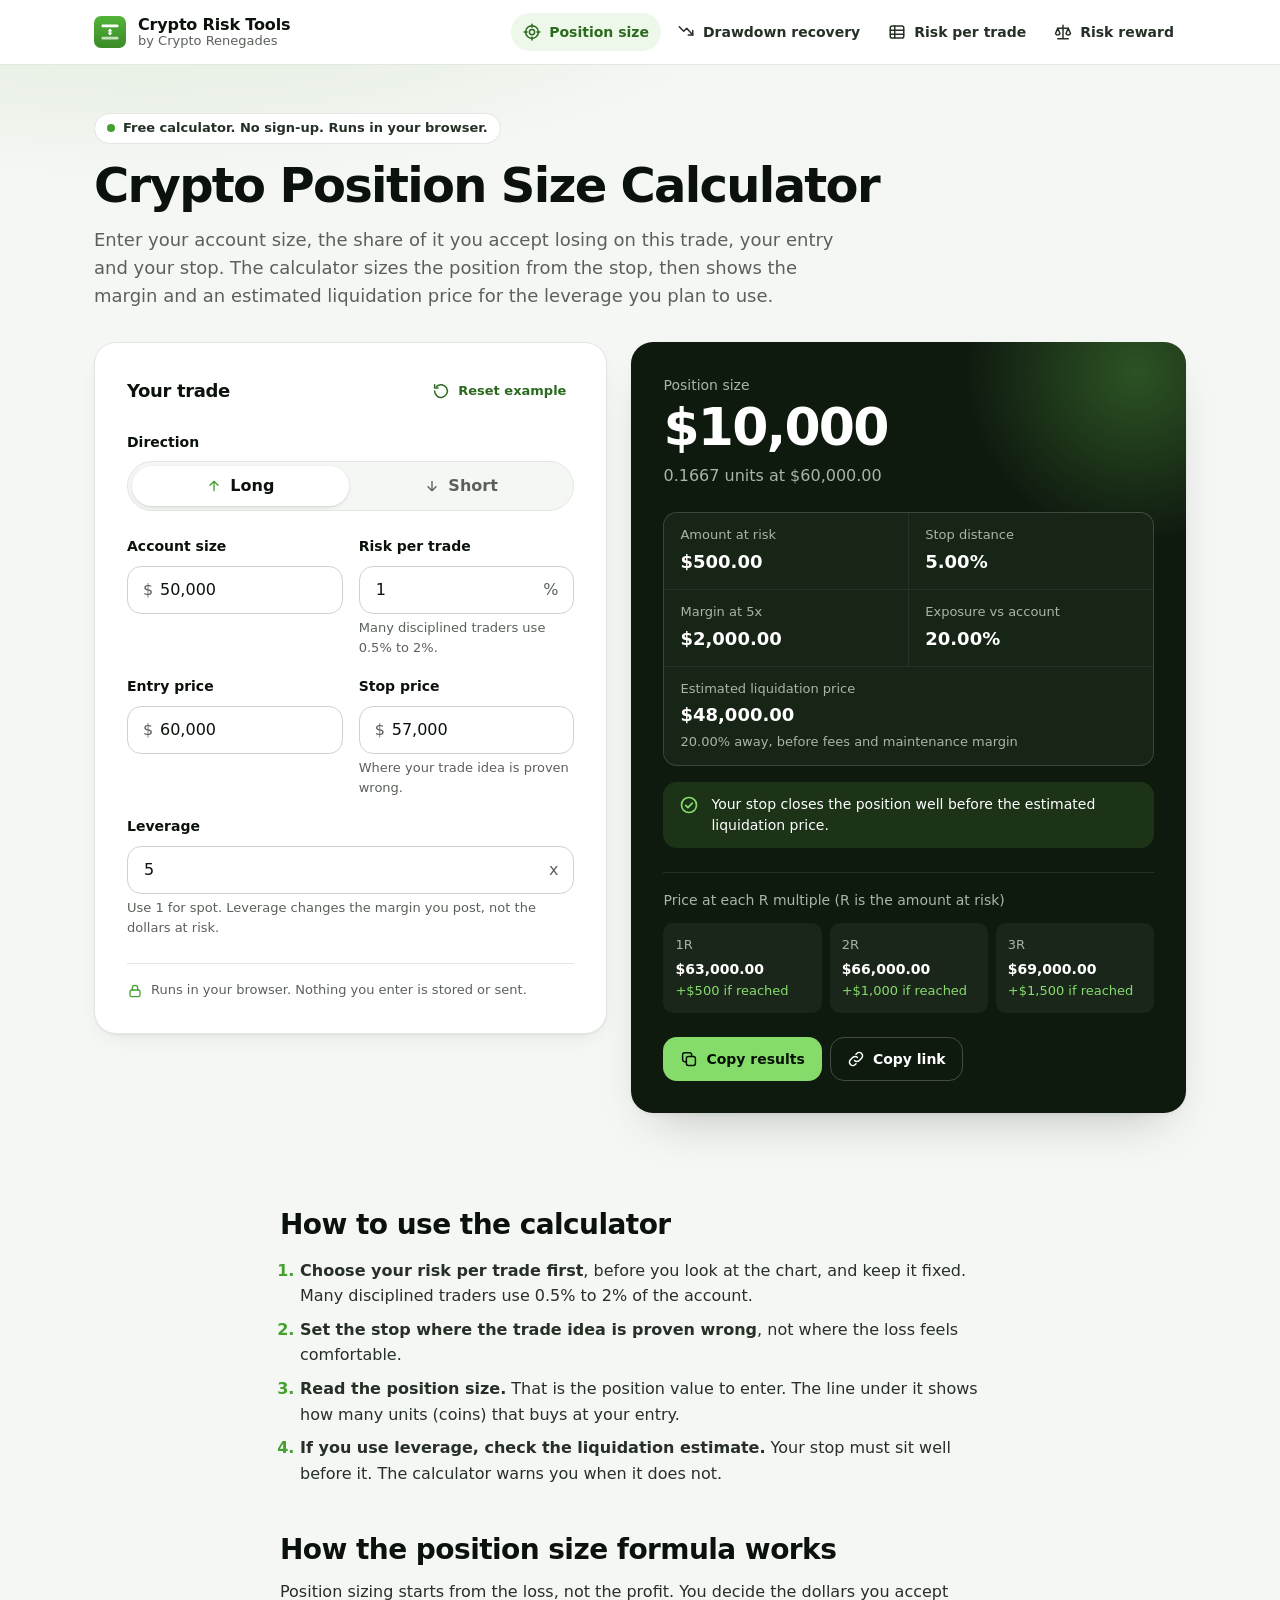
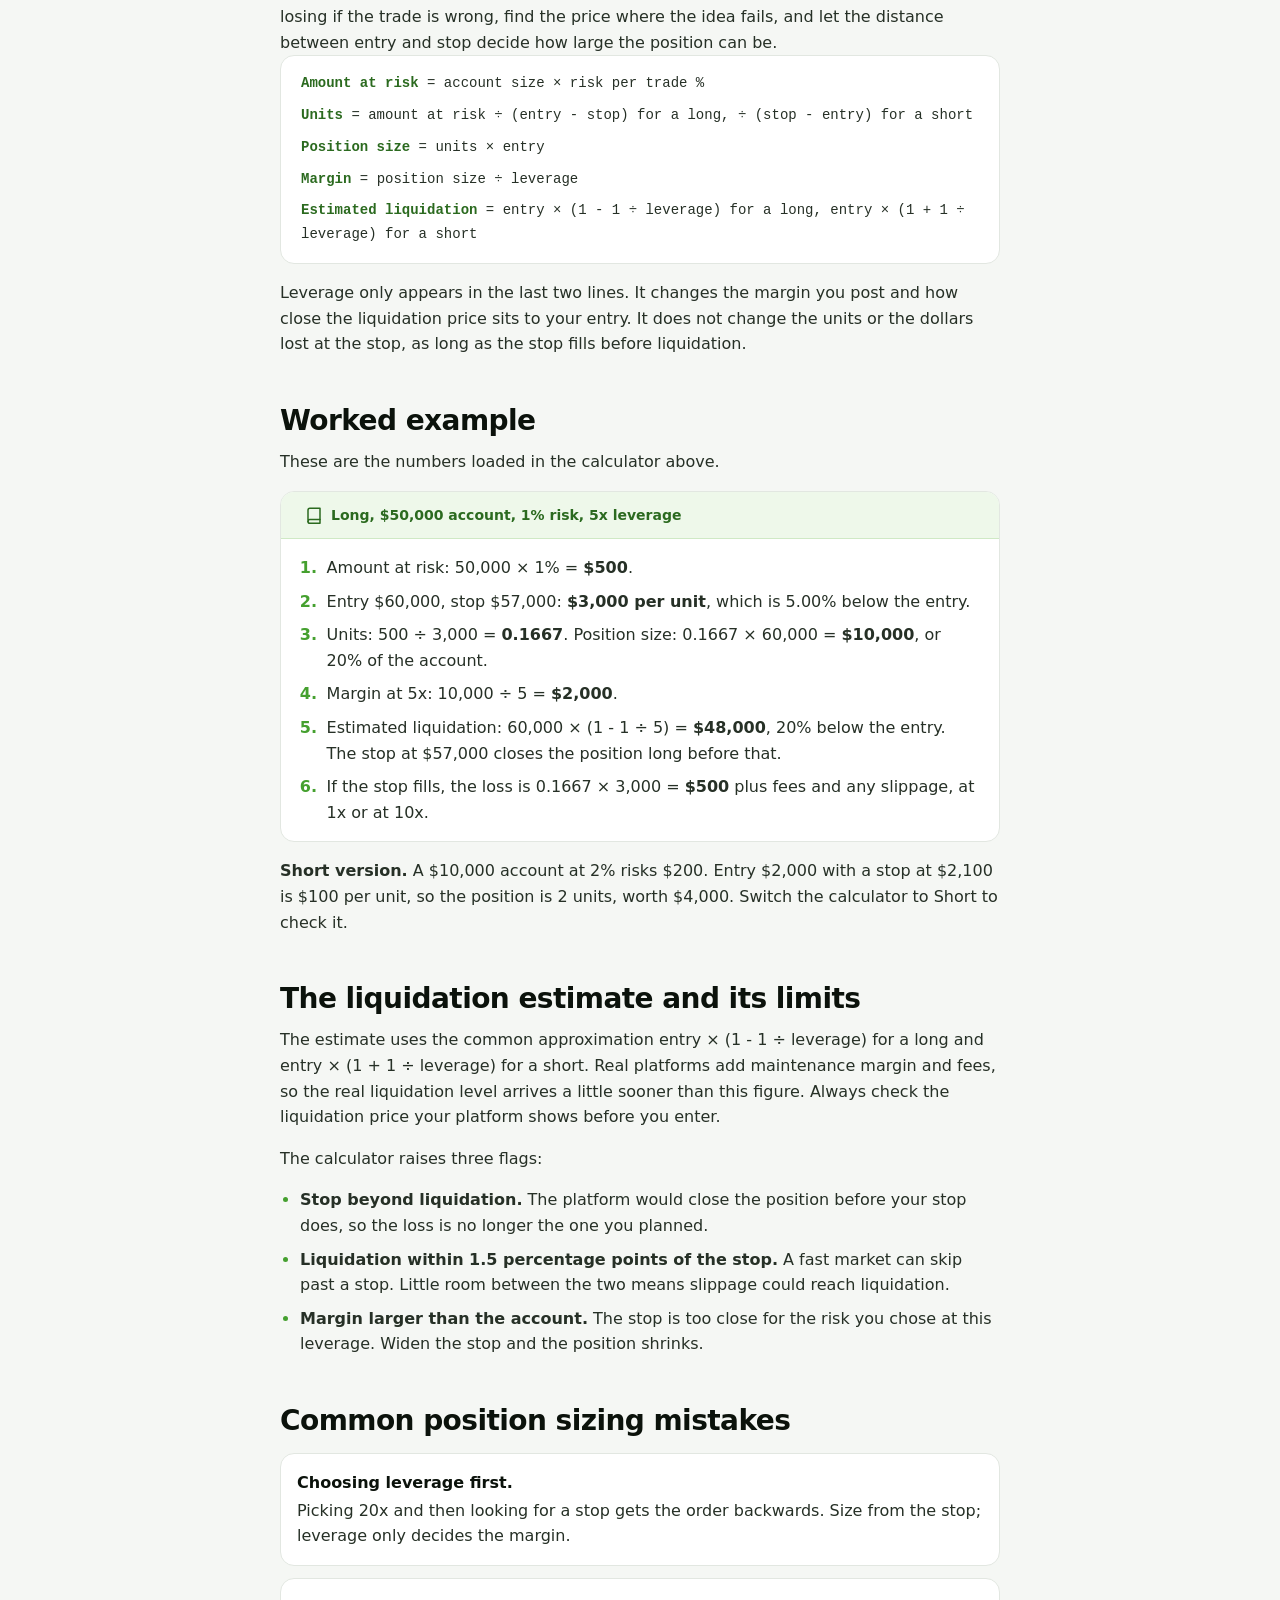
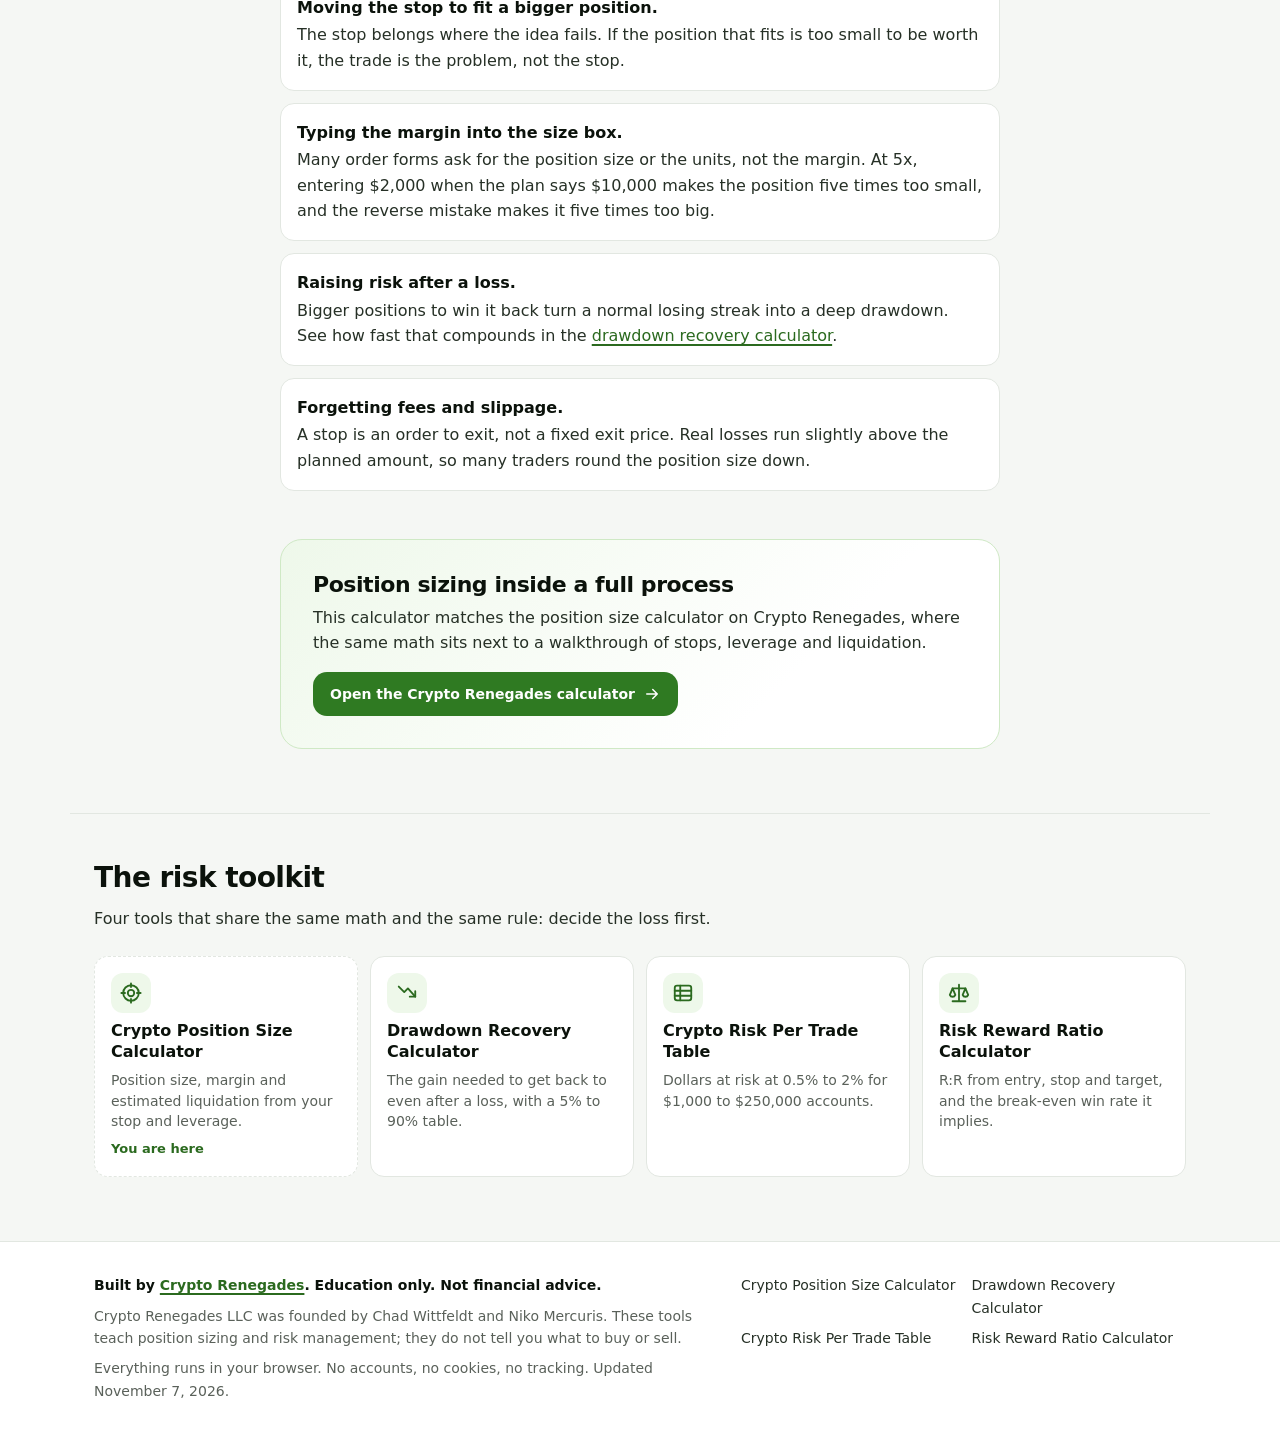
==== commit a67f5ad0: "Add files via upload" ====
--- a/index.html
+++ b/index.html
@@ -13,7 +13,7 @@
 <meta property="og:title" content="Crypto Position Size Calculator with Leverage and Liquidation">
 <meta property="og:description" content="Crypto position size calculator, free. Enter account size, risk per trade, entry, stop and leverage to get position size, margin and a liquidation estimate.">
 <meta property="og:url" content="https://cryptorenegades.github.io/crypto-risk-tools/">
-<meta property="og:image" content="https://cryptorenegades.github.io/crypto-risk-tools/assets/img/og-position-size.png">
+<meta property="og:image" content="https://cryptorenegades.github.io/crypto-risk-tools/og-position-size.png">
 <meta property="og:image:width" content="1200">
 <meta property="og:image:height" content="630">
 <meta property="og:image:alt" content="Crypto Position Size Calculator">
@@ -21,13 +21,13 @@
 <meta name="twitter:card" content="summary_large_image">
 <meta name="twitter:title" content="Crypto Position Size Calculator with Leverage and Liquidation">
 <meta name="twitter:description" content="Crypto position size calculator, free. Enter account size, risk per trade, entry, stop and leverage to get position size, margin and a liquidation estimate.">
-<meta name="twitter:image" content="https://cryptorenegades.github.io/crypto-risk-tools/assets/img/og-position-size.png">
+<meta name="twitter:image" content="https://cryptorenegades.github.io/crypto-risk-tools/og-position-size.png">
 <meta name="theme-color" content="#f5f7f4" media="(prefers-color-scheme: light)">
 <meta name="theme-color" content="#090e09" media="(prefers-color-scheme: dark)">
-<link rel="icon" href="assets/img/favicon.svg" type="image/svg+xml">
-<link rel="icon" href="assets/img/favicon-32.png" sizes="32x32" type="image/png">
-<link rel="apple-touch-icon" href="assets/img/apple-touch-icon.png">
-<link rel="stylesheet" href="assets/css/site.css?v=2">
+<link rel="icon" href="favicon.svg" type="image/svg+xml">
+<link rel="icon" href="favicon-32.png" sizes="32x32" type="image/png">
+<link rel="apple-touch-icon" href="apple-touch-icon.png">
+<link rel="stylesheet" href="site.css?v=2">
 <script type="application/ld+json">
 {
  "@context": "https://schema.org",
@@ -83,7 +83,7 @@
    "dateModified": "2026-11-07",
    "primaryImageOfPage": {
     "@type": "ImageObject",
-    "url": "https://cryptorenegades.github.io/crypto-risk-tools/assets/img/og-position-size.png",
+    "url": "https://cryptorenegades.github.io/crypto-risk-tools/og-position-size.png",
     "width": 1200,
     "height": 630
    },
@@ -314,8 +314,8 @@
   </div>
 </footer>
 <p id="live" class="sr-only" aria-live="polite"></p>
-<script src="assets/js/calc.js?v=2"></script>
-<script src="assets/js/views.js?v=2"></script>
-<script src="assets/js/app.js?v=2"></script>
+<script src="calc.js?v=2"></script>
+<script src="views.js?v=2"></script>
+<script src="app.js?v=2"></script>
 </body>
 </html>
--- a/site.css
+++ b/site.css
@@ -0,0 +1,1630 @@
+/* Crypto Risk Tools by Crypto Renegades. One stylesheet, no framework. */
+
+/* ---------- tokens ---------- */
+:root {
+  color-scheme: light dark;
+
+  /* brand */
+  --green: #45a02f;
+  --green-bright: #6bcc50;
+  --green-strong: #2f7a22; /* buttons: 5.35:1 with white */
+  --green-text: #2b6a1f; /* links and accents on white: 6.6:1 */
+  --green-soft: #eef8ea;
+  --green-line: #cfe9c5;
+
+  /* neutrals */
+  --bg: #f5f7f4;
+  --card: #ffffff;
+  --ink: #0b120b;
+  --ink-2: #263026;
+  --muted: #5a615a; /* 6.4:1 on white */
+  --line: #e2e7e1;
+  --line-strong: #cdd4cc;
+  --field: #ffffff;
+
+  /* result panel: dark in both themes */
+  --panel: #0f1a0f;
+  --panel-2: #172517;
+  --panel-ink: #ffffff;
+  --panel-muted: #a8b5a7;
+  --panel-line: rgb(255 255 255 / 0.1);
+  --panel-green: #86dc6b;
+
+  /* status */
+  --danger: #b42318;
+  --danger-soft: #fdecea;
+  --warn: #8a5a00;
+  --warn-soft: #fff4dc;
+
+  /* type scale (1.25 ratio, 16px base) */
+  --fs-xs: 0.8125rem;
+  --fs-sm: 0.875rem;
+  --fs-base: 1rem;
+  --fs-md: 1.125rem;
+  --fs-lg: 1.375rem;
+  --fs-xl: 1.75rem;
+  --fs-2xl: clamp(2rem, 1.35rem + 2.6vw, 3rem);
+  --font: system-ui, -apple-system, "Segoe UI", Roboto, "Helvetica Neue", Arial, sans-serif;
+  --mono: ui-monospace, "SF Mono", Menlo, Consolas, "Liberation Mono", monospace;
+
+  /* spacing scale (4px base) */
+  --s1: 0.25rem;
+  --s2: 0.5rem;
+  --s3: 0.75rem;
+  --s4: 1rem;
+  --s5: 1.5rem;
+  --s6: 2rem;
+  --s7: 3rem;
+  --s8: 4rem;
+  --s9: 6rem;
+
+  --radius-sm: 10px;
+  --radius: 14px;
+  --radius-lg: 22px;
+  --shadow: 0 1px 2px rgb(16 24 16 / 0.05), 0 8px 24px -12px rgb(16 24 16 / 0.14);
+  --shadow-lg: 0 2px 4px rgb(16 24 16 / 0.04), 0 24px 48px -24px rgb(16 24 16 / 0.28);
+  --focus: 0 0 0 3px var(--bg), 0 0 0 5px var(--green-strong);
+
+  --max: 1140px;
+  --prose: 720px;
+  --gutter: 16px;
+}
+
+@media (min-width: 640px) {
+  :root {
+    --gutter: 24px;
+  }
+}
+
+@media (prefers-color-scheme: dark) {
+  :root {
+    --green-strong: #6bcc50;
+    --green-text: #86dc6b;
+    --green-soft: #142414;
+    --green-line: #24412a;
+    --bg: #090e09;
+    --card: #111911;
+    --ink: #e8ede7;
+    --ink-2: #cdd6cc;
+    --muted: #9fab9e;
+    --line: #223022;
+    --line-strong: #314231;
+    --field: #0c130c;
+    --panel: #152215;
+    --panel-2: #1c2c1c;
+    --danger: #ff8a8e;
+    --danger-soft: #2a1414;
+    --warn: #f5b942;
+    --warn-soft: #2a2110;
+    --shadow: 0 1px 2px rgb(0 0 0 / 0.4), 0 8px 24px -12px rgb(0 0 0 / 0.6);
+    --shadow-lg: 0 24px 48px -24px rgb(0 0 0 / 0.7);
+  }
+}
+
+/* ---------- base ---------- */
+*,
+*::before,
+*::after {
+  box-sizing: border-box;
+}
+html {
+  -webkit-text-size-adjust: 100%;
+  text-size-adjust: 100%;
+}
+body {
+  margin: 0;
+  background: var(--bg);
+  color: var(--ink);
+  font: 400 var(--fs-base) / 1.6 var(--font);
+  -webkit-font-smoothing: antialiased;
+  overflow-wrap: break-word;
+}
+img,
+svg {
+  display: block;
+  max-width: 100%;
+}
+h1,
+h2,
+h3 {
+  margin: 0;
+  line-height: 1.15;
+  letter-spacing: -0.02em;
+  color: var(--ink);
+  text-wrap: balance;
+}
+h1 {
+  font-size: var(--fs-2xl);
+  font-weight: 800;
+  letter-spacing: -0.035em;
+  line-height: 1.05;
+}
+h2 {
+  font-size: var(--fs-xl);
+  font-weight: 750;
+}
+h3 {
+  font-size: var(--fs-md);
+  font-weight: 700;
+  letter-spacing: -0.01em;
+}
+p {
+  margin: 0;
+}
+a {
+  color: var(--green-text);
+  text-decoration-thickness: 1.5px;
+  text-underline-offset: 3px;
+}
+a:hover {
+  text-decoration-thickness: 2.5px;
+}
+:focus-visible {
+  outline: none;
+  box-shadow: var(--focus);
+  border-radius: 6px;
+}
+.sr-only {
+  position: absolute;
+  width: 1px;
+  height: 1px;
+  padding: 0;
+  margin: -1px;
+  overflow: hidden;
+  clip: rect(0 0 0 0);
+  white-space: nowrap;
+  border: 0;
+}
+.skip {
+  position: absolute;
+  left: var(--s4);
+  top: -100px;
+  z-index: 10;
+  background: var(--card);
+  color: var(--ink);
+  padding: var(--s2) var(--s4);
+  border-radius: var(--radius-sm);
+  font-weight: 600;
+}
+.skip:focus {
+  top: var(--s3);
+}
+.num,
+.tabular {
+  font-variant-numeric: tabular-nums;
+}
+.wrap {
+  width: 100%;
+  max-width: var(--max);
+  margin-inline: auto;
+  padding-inline: var(--gutter);
+}
+.prose-wrap {
+  max-width: calc(var(--prose) + 2 * var(--gutter));
+}
+
+/* ---------- header ---------- */
+.site-head {
+  background: var(--card);
+  border-bottom: 1px solid var(--line);
+}
+.site-head .wrap {
+  display: flex;
+  align-items: center;
+  justify-content: space-between;
+  gap: var(--s4);
+  min-height: 64px;
+}
+.brand {
+  display: inline-flex;
+  align-items: center;
+  gap: var(--s3);
+  color: var(--ink);
+  text-decoration: none;
+  line-height: 1.1;
+}
+.brand-mark {
+  width: 32px;
+  height: 32px;
+  flex: none;
+}
+.brand b {
+  display: block;
+  font-size: var(--fs-base);
+  font-weight: 800;
+  letter-spacing: -0.01em;
+}
+.brand small {
+  display: block;
+  font-size: var(--fs-xs);
+  color: var(--muted);
+  font-weight: 500;
+}
+.nav-list {
+  display: flex;
+  gap: var(--s1);
+  list-style: none;
+  margin: 0;
+  padding: 0;
+}
+.nav-list a {
+  display: inline-flex;
+  align-items: center;
+  gap: var(--s2);
+  padding: var(--s2) var(--s3);
+  border-radius: 999px;
+  color: var(--ink-2);
+  text-decoration: none;
+  font-size: var(--fs-sm);
+  font-weight: 600;
+  white-space: nowrap;
+}
+.nav-list a:hover {
+  background: var(--bg);
+  color: var(--ink);
+}
+.nav-list a[aria-current="page"] {
+  background: var(--green-soft);
+  color: var(--green-text);
+}
+.nav-list svg {
+  width: 18px;
+  height: 18px;
+  flex: none;
+}
+.menu {
+  position: relative;
+}
+.nav-mob {
+  display: none;
+}
+.chart [hidden] {
+  display: none;
+}
+@media (max-width: 959px) {
+  .nav-desk {
+    display: none;
+  }
+  .nav-mob {
+    display: block;
+  }
+  .menu > summary {
+    display: inline-flex;
+    align-items: center;
+    gap: var(--s2);
+    list-style: none;
+    cursor: pointer;
+    padding: var(--s2) var(--s3);
+    border: 1px solid var(--line-strong);
+    border-radius: 999px;
+    font-size: var(--fs-sm);
+    font-weight: 650;
+    color: var(--ink);
+    min-height: 40px;
+  }
+  .menu > summary::-webkit-details-marker {
+    display: none;
+  }
+  .menu > summary svg {
+    width: 16px;
+    height: 16px;
+    transition: transform 0.15s;
+  }
+  .menu[open] > summary svg {
+    transform: rotate(180deg);
+  }
+  .menu > .nav-list {
+    position: absolute;
+    right: 0;
+    top: calc(100% + 8px);
+    z-index: 20;
+    flex-direction: column;
+    width: min(300px, calc(100vw - 2 * var(--gutter)));
+    padding: var(--s2);
+    background: var(--card);
+    border: 1px solid var(--line);
+    border-radius: var(--radius);
+    box-shadow: var(--shadow-lg);
+  }
+  .menu > .nav-list a {
+    display: flex;
+    border-radius: var(--radius-sm);
+    padding: var(--s3);
+    font-size: var(--fs-base);
+  }
+}
+
+/* ---------- hero ---------- */
+.hero {
+  padding: var(--s7) 0 var(--s6);
+  background:
+    radial-gradient(900px 320px at 12% -10%, color-mix(in srgb, var(--green) 14%, transparent), transparent 70%),
+    var(--bg);
+}
+.eyebrow {
+  display: inline-flex;
+  align-items: center;
+  gap: var(--s2);
+  margin-bottom: var(--s4);
+  padding: var(--s1) var(--s3);
+  border-radius: 999px;
+  background: var(--card);
+  border: 1px solid var(--line);
+  font-size: var(--fs-xs);
+  font-weight: 650;
+  color: var(--ink-2);
+}
+.eyebrow::before {
+  content: "";
+  width: 8px;
+  height: 8px;
+  border-radius: 50%;
+  background: var(--green);
+}
+@media (max-width: 639px) {
+  .hero {
+    padding-top: var(--s6);
+  }
+  .lede {
+    font-size: var(--fs-base);
+  }
+  .card,
+  .panel {
+    padding: var(--s5) var(--s4);
+  }
+}
+.lede {
+  margin-top: var(--s4);
+  max-width: 66ch;
+  font-size: var(--fs-md);
+  color: var(--muted);
+  line-height: 1.55;
+}
+
+/* ---------- tool layout ---------- */
+.tool {
+  display: grid;
+  gap: var(--s4);
+  margin-top: var(--s6);
+}
+@media (min-width: 960px) {
+  .tool {
+    grid-template-columns: minmax(0, 1fr) minmax(0, 1.08fr);
+    gap: var(--s5);
+    align-items: start;
+  }
+}
+.card {
+  background: var(--card);
+  border: 1px solid var(--line);
+  border-radius: var(--radius-lg);
+  box-shadow: var(--shadow);
+  padding: var(--s5);
+}
+@media (min-width: 640px) {
+  .card {
+    padding: var(--s6);
+  }
+}
+.form-head {
+  display: flex;
+  justify-content: space-between;
+  align-items: center;
+  gap: var(--s3);
+  margin-bottom: var(--s5);
+}
+.form-head h2 {
+  font-size: var(--fs-md);
+}
+
+/* segmented long/short control: native radios */
+.segmented {
+  border: 0;
+  margin: 0 0 var(--s5);
+  padding: 0;
+  min-width: 0;
+}
+.segmented legend {
+  font-size: var(--fs-sm);
+  font-weight: 650;
+  margin-bottom: var(--s2);
+  padding: 0;
+}
+.seg {
+  display: grid;
+  grid-template-columns: 1fr 1fr;
+  gap: 4px;
+  padding: 4px;
+  border-radius: 999px;
+  background: var(--bg);
+  border: 1px solid var(--line);
+}
+.seg label {
+  position: relative;
+}
+.seg input {
+  position: absolute;
+  opacity: 0;
+  inset: 0;
+  margin: 0;
+  cursor: pointer;
+}
+.seg span {
+  display: flex;
+  justify-content: center;
+  align-items: center;
+  gap: var(--s2);
+  min-height: 40px;
+  border-radius: 999px;
+  font-weight: 650;
+  color: var(--muted);
+  transition: background 0.15s, color 0.15s;
+}
+.seg svg {
+  width: 16px;
+  height: 16px;
+}
+.seg input:checked + span {
+  background: var(--card);
+  color: var(--ink);
+  box-shadow: 0 1px 2px rgb(0 0 0 / 0.08), 0 2px 8px -4px rgb(0 0 0 / 0.2);
+}
+.seg input[value="long"]:checked + span svg {
+  color: var(--green);
+}
+.seg input[value="short"]:checked + span svg {
+  color: var(--danger);
+}
+.seg input:focus-visible + span {
+  box-shadow: var(--focus);
+}
+
+/* fields */
+.fields {
+  display: grid;
+  grid-template-columns: minmax(0, 1fr) minmax(0, 1fr);
+  gap: var(--s4) var(--s3);
+}
+@media (min-width: 520px) {
+  .fields {
+    gap: var(--s4);
+  }
+}
+.field.full {
+  grid-column: 1 / -1;
+}
+.field label {
+  display: block;
+  font-size: var(--fs-sm);
+  font-weight: 650;
+  margin-bottom: var(--s2);
+}
+.field .opt {
+  font-weight: 500;
+  color: var(--muted);
+}
+.input {
+  position: relative;
+}
+.input input {
+  width: 100%;
+  height: 48px;
+  padding: 0 var(--s4);
+  border: 1px solid var(--line-strong);
+  border-radius: var(--radius);
+  background: var(--field);
+  color: var(--ink);
+  font: 500 var(--fs-base) / 1 var(--font);
+  font-variant-numeric: tabular-nums;
+  transition: border-color 0.15s, box-shadow 0.15s;
+  -webkit-appearance: none;
+  appearance: none;
+}
+.input input::placeholder {
+  color: var(--muted);
+  opacity: 0.75;
+}
+.input input:hover {
+  border-color: var(--muted);
+}
+.input input:focus {
+  outline: none;
+  border-color: var(--green-strong);
+  box-shadow: 0 0 0 3px color-mix(in srgb, var(--green) 28%, transparent);
+}
+.input input[aria-invalid="true"] {
+  border-color: var(--danger);
+  box-shadow: 0 0 0 3px color-mix(in srgb, var(--danger) 18%, transparent);
+}
+.input .affix {
+  position: absolute;
+  top: 50%;
+  transform: translateY(-50%);
+  color: var(--muted);
+  pointer-events: none;
+  font-weight: 500;
+}
+.input .pre {
+  left: var(--s4);
+}
+.input .suf {
+  right: var(--s4);
+}
+.input.has-pre input {
+  padding-left: 2rem;
+}
+.input.has-suf input {
+  padding-right: 2.25rem;
+}
+.help {
+  margin-top: var(--s1);
+  font-size: var(--fs-xs);
+  color: var(--muted);
+}
+.error {
+  margin-top: var(--s1);
+  font-size: var(--fs-xs);
+  font-weight: 600;
+  color: var(--danger);
+}
+.error[hidden],
+.help[hidden] {
+  display: none;
+}
+.form-foot {
+  display: flex;
+  flex-wrap: wrap;
+  justify-content: space-between;
+  align-items: center;
+  gap: var(--s3);
+  margin-top: var(--s5);
+  padding-top: var(--s4);
+  border-top: 1px solid var(--line);
+  font-size: var(--fs-xs);
+  color: var(--muted);
+}
+.form-foot p {
+  display: flex;
+  align-items: center;
+  gap: var(--s2);
+}
+.form-foot svg {
+  width: 16px;
+  height: 16px;
+  flex: none;
+  color: var(--green);
+}
+
+/* quick-pick chips */
+.chips {
+  display: flex;
+  flex-wrap: wrap;
+  align-items: center;
+  gap: var(--s2);
+  margin-top: var(--s5);
+}
+.chips > span {
+  font-size: var(--fs-sm);
+  font-weight: 650;
+  margin-right: var(--s1);
+}
+.chip {
+  min-height: 36px;
+  padding: 0 var(--s3);
+  border-radius: 999px;
+  border: 1px solid var(--line-strong);
+  background: var(--card);
+  color: var(--ink);
+  font: 600 var(--fs-sm) / 1 var(--font);
+  font-variant-numeric: tabular-nums;
+  cursor: pointer;
+}
+.chip:hover {
+  border-color: var(--green);
+  background: var(--green-soft);
+}
+
+/* ---------- buttons ---------- */
+.btn {
+  display: inline-flex;
+  align-items: center;
+  justify-content: center;
+  gap: var(--s2);
+  min-height: 44px;
+  padding: 0 var(--s4);
+  border-radius: var(--radius);
+  border: 1px solid transparent;
+  font: 650 var(--fs-sm) / 1 var(--font);
+  text-decoration: none;
+  cursor: pointer;
+  transition: background 0.15s, border-color 0.15s, transform 0.1s;
+  white-space: nowrap;
+}
+.btn:active {
+  transform: translateY(1px);
+}
+.btn svg {
+  width: 18px;
+  height: 18px;
+  flex: none;
+}
+.btn-primary {
+  background: var(--green-strong);
+  color: #fff;
+}
+.btn-primary:hover {
+  background: color-mix(in srgb, var(--green-strong) 88%, #000);
+}
+.btn-ghost {
+  background: transparent;
+  color: var(--ink);
+  border-color: var(--line-strong);
+}
+.btn-ghost:hover {
+  background: var(--bg);
+}
+.btn-link {
+  min-height: 32px;
+  padding: 0 var(--s2);
+  background: none;
+  border: 0;
+  color: var(--green-text);
+  font-size: var(--fs-xs);
+}
+.btn-link:hover {
+  text-decoration: underline;
+}
+@media (prefers-color-scheme: dark) {
+  .btn-primary {
+    color: #071107;
+  }
+  .btn-primary:hover {
+    background: color-mix(in srgb, var(--green-strong) 85%, #fff);
+  }
+}
+
+/* ---------- result panel ---------- */
+.panel {
+  position: relative;
+  overflow: hidden;
+  isolation: isolate;
+  border-radius: var(--radius-lg);
+  background: var(--panel);
+  color: var(--panel-ink);
+  padding: var(--s5);
+  box-shadow: var(--shadow-lg);
+}
+@media (min-width: 640px) {
+  .panel {
+    padding: var(--s6);
+  }
+}
+.panel::before {
+  content: "";
+  position: absolute;
+  z-index: -1;
+  top: -140px;
+  right: -120px;
+  width: 340px;
+  height: 340px;
+  border-radius: 50%;
+  background: radial-gradient(closest-side, rgb(107 204 80 / 0.32), transparent);
+}
+@media (prefers-color-scheme: dark) {
+  .panel {
+    border: 1px solid var(--line-strong);
+  }
+}
+.panel .label {
+  font-size: var(--fs-sm);
+  color: var(--panel-muted);
+}
+.big {
+  margin-top: var(--s1);
+  font-size: clamp(2.25rem, 1.6rem + 2.6vw, 3.25rem);
+  font-weight: 800;
+  letter-spacing: -0.035em;
+  line-height: 1.05;
+  font-variant-numeric: tabular-nums;
+}
+.big-sub {
+  margin-top: var(--s2);
+  color: var(--panel-muted);
+  font-variant-numeric: tabular-nums;
+}
+.stats {
+  display: grid;
+  grid-template-columns: 1fr 1fr;
+  gap: 1px;
+  margin: var(--s5) 0 0;
+  border-radius: var(--radius);
+  overflow: hidden;
+  background: var(--panel-line);
+  border: 1px solid var(--panel-line);
+}
+.stats > div {
+  background: var(--panel-2);
+  padding: var(--s3) var(--s4);
+  min-width: 0;
+}
+.stats .wide {
+  grid-column: 1 / -1;
+}
+.stats dt {
+  font-size: var(--fs-xs);
+  color: var(--panel-muted);
+}
+.stats dd {
+  margin: 2px 0 0;
+  font-size: var(--fs-md);
+  font-weight: 700;
+  font-variant-numeric: tabular-nums;
+}
+.stats dd small {
+  display: block;
+  font-size: var(--fs-xs);
+  font-weight: 500;
+  color: var(--panel-muted);
+}
+.alert {
+  display: flex;
+  gap: var(--s3);
+  align-items: flex-start;
+  margin-top: var(--s4);
+  padding: var(--s3) var(--s4);
+  border-radius: var(--radius);
+  font-size: var(--fs-sm);
+  line-height: 1.5;
+}
+.alert svg {
+  width: 20px;
+  height: 20px;
+  flex: none;
+  margin-top: 1px;
+}
+.alert[hidden] {
+  display: none;
+}
+.panel .alert.danger {
+  background: rgb(229 72 77 / 0.18);
+}
+.panel .alert.danger svg {
+  color: #ff8a8e;
+}
+.panel .alert.warn {
+  background: rgb(245 185 66 / 0.14);
+}
+.panel .alert.warn svg {
+  color: #f5b942;
+}
+.panel .alert.ok {
+  background: rgb(107 204 80 / 0.14);
+}
+.panel .alert.ok svg {
+  color: var(--panel-green);
+}
+.panel .empty {
+  display: flex;
+  gap: var(--s3);
+  align-items: flex-start;
+  font-size: var(--fs-md);
+}
+.panel .empty svg {
+  width: 22px;
+  height: 22px;
+  flex: none;
+  margin-top: 3px;
+  color: #f5b942;
+}
+.panel-section {
+  margin-top: var(--s5);
+  padding-top: var(--s4);
+  border-top: 1px solid var(--panel-line);
+}
+.targets {
+  display: grid;
+  grid-template-columns: repeat(3, minmax(0, 1fr));
+  gap: var(--s2);
+  margin: var(--s3) 0 0;
+  padding: 0;
+  list-style: none;
+}
+.targets li {
+  padding: var(--s3);
+  border-radius: var(--radius-sm);
+  background: rgb(255 255 255 / 0.05);
+  min-width: 0;
+}
+.targets .m {
+  font-size: var(--fs-xs);
+  color: var(--panel-muted);
+}
+.targets .p {
+  margin-top: 2px;
+  font-weight: 700;
+  font-variant-numeric: tabular-nums;
+  font-size: var(--fs-sm);
+}
+@media (max-width: 519px) {
+  .targets {
+    grid-template-columns: 1fr;
+  }
+  .targets li {
+    display: grid;
+    grid-template-columns: 2.5rem 1fr auto;
+    align-items: baseline;
+    gap: var(--s2);
+    padding: var(--s2) var(--s3);
+  }
+  .targets .p {
+    margin: 0;
+  }
+}
+.targets .p,
+.targets .g {
+  white-space: nowrap;
+}
+.targets .g {
+  font-size: var(--fs-xs);
+  color: var(--panel-green);
+  font-variant-numeric: tabular-nums;
+}
+.actions {
+  display: flex;
+  flex-wrap: wrap;
+  gap: var(--s2);
+  margin-top: var(--s5);
+}
+.panel .btn-ghost {
+  color: var(--panel-ink);
+  border-color: rgb(255 255 255 / 0.22);
+}
+.panel .btn-ghost:hover {
+  background: rgb(255 255 255 / 0.08);
+}
+.panel .btn-primary {
+  background: var(--panel-green);
+  color: #071107;
+}
+.panel .btn-primary:hover {
+  background: #9be585;
+}
+.panel :focus-visible {
+  box-shadow: 0 0 0 3px var(--panel), 0 0 0 5px var(--panel-green);
+}
+.actions .btn {
+  flex: 1 1 0;
+}
+@media (min-width: 520px) {
+  .actions .btn {
+    flex: 0 0 auto;
+  }
+}
+.copied {
+  font-size: var(--fs-xs);
+  color: var(--panel-green);
+  align-self: center;
+  min-width: 6ch;
+}
+@media (max-width: 519px) {
+  .copied {
+    flex-basis: 100%;
+    min-height: 1.4em;
+    text-align: center;
+  }
+}
+
+/* trade map bar (risk reward) */
+.map {
+  margin-top: var(--s5);
+}
+.map-bar {
+  display: flex;
+  height: 14px;
+  border-radius: 999px;
+  overflow: hidden;
+  background: rgb(255 255 255 / 0.08);
+}
+.map-bar .r {
+  background: #e5484d;
+}
+.map-bar .w {
+  background: var(--panel-green);
+}
+.map-legend {
+  display: flex;
+  justify-content: space-between;
+  gap: var(--s3);
+  margin-top: var(--s2);
+  font-size: var(--fs-xs);
+  color: var(--panel-muted);
+  font-variant-numeric: tabular-nums;
+}
+.map-legend b {
+  color: var(--panel-ink);
+  font-weight: 650;
+}
+
+/* ---------- content ---------- */
+.content {
+  padding: var(--s8) 0 var(--s7);
+}
+.content > .wrap > * + * {
+  margin-top: var(--s7);
+}
+.toolkit-wrap {
+  margin-top: var(--s8);
+  padding-top: var(--s7);
+  border-top: 1px solid var(--line);
+}
+.section > * + * {
+  margin-top: var(--s4);
+}
+.section h2 + p {
+  margin-top: var(--s3);
+}
+.section h3 {
+  margin-top: var(--s5);
+}
+.section p,
+.section li {
+  color: var(--ink-2);
+}
+.section ul,
+.section ol {
+  padding-left: 1.25rem;
+}
+.section li + li {
+  margin-top: var(--s2);
+}
+.section li::marker {
+  color: var(--green);
+  font-weight: 700;
+}
+.formula {
+  margin: 0;
+  padding: var(--s4) var(--s5);
+  list-style: none;
+  border-radius: var(--radius);
+  background: var(--card);
+  border: 1px solid var(--line);
+  font-family: var(--mono);
+  font-size: var(--fs-sm);
+  line-height: 1.7;
+  color: var(--ink);
+}
+.formula li + li {
+  margin-top: var(--s2);
+}
+.formula b {
+  color: var(--green-text);
+  font-weight: 700;
+}
+.example {
+  border-radius: var(--radius);
+  background: var(--card);
+  border: 1px solid var(--line);
+  overflow: hidden;
+}
+.example-head {
+  display: flex;
+  align-items: center;
+  gap: var(--s2);
+  padding: var(--s3) var(--s5);
+  background: var(--green-soft);
+  border-bottom: 1px solid var(--green-line);
+  font-size: var(--fs-sm);
+  font-weight: 700;
+  color: var(--green-text);
+}
+.example-head svg {
+  width: 18px;
+  height: 18px;
+}
+.example ol {
+  margin: 0;
+  padding: var(--s4) var(--s5) var(--s4) calc(var(--s5) + 1.1rem);
+}
+.example li {
+  padding-left: var(--s1);
+  font-variant-numeric: tabular-nums;
+}
+.example .try {
+  padding: 0 var(--s5) var(--s4);
+}
+.mistakes {
+  display: grid;
+  gap: var(--s3);
+  padding: 0 !important;
+  list-style: none;
+}
+.mistakes li {
+  margin: 0 !important;
+  padding: var(--s4);
+  border-radius: var(--radius);
+  background: var(--card);
+  border: 1px solid var(--line);
+}
+.mistakes b {
+  display: block;
+  color: var(--ink);
+  margin-bottom: 2px;
+}
+
+/* brand callout: the one link to the matching page on cryptorenegades.co */
+.callout {
+  display: grid;
+  gap: var(--s4);
+  align-items: center;
+  padding: var(--s5);
+  border-radius: var(--radius-lg);
+  background: linear-gradient(135deg, var(--green-soft), var(--card) 70%);
+  border: 1px solid var(--green-line);
+}
+@media (min-width: 720px) {
+  .callout {
+    padding: var(--s6);
+    justify-items: start;
+  }
+}
+.callout h2 {
+  font-size: var(--fs-lg);
+}
+.callout p {
+  margin-top: var(--s2);
+  color: var(--ink-2);
+}
+
+/* ---------- tables ---------- */
+.table-card {
+  background: var(--card);
+  border: 1px solid var(--line);
+  border-radius: var(--radius-lg);
+  box-shadow: var(--shadow);
+}
+.table-card > header {
+  padding: var(--s5) var(--s5) var(--s4);
+}
+.table-card > header h2 {
+  font-size: var(--fs-lg);
+}
+.table-card > header p {
+  margin-top: var(--s1);
+  font-size: var(--fs-sm);
+  color: var(--muted);
+}
+.table-card > footer {
+  padding: var(--s3) var(--s5) var(--s4);
+  font-size: var(--fs-xs);
+  color: var(--muted);
+  border-top: 1px solid var(--line);
+}
+table.data {
+  width: 100%;
+  border-collapse: separate;
+  border-spacing: 0;
+  font-variant-numeric: tabular-nums;
+  font-size: var(--fs-base);
+}
+.data caption {
+  text-align: left;
+}
+.data th,
+.data td {
+  padding: var(--s3) var(--s5);
+  text-align: right;
+  border-bottom: 1px solid var(--line);
+  white-space: nowrap;
+}
+.data th:first-child,
+.data td:first-child {
+  text-align: left;
+}
+.data thead th {
+  position: sticky;
+  top: 0;
+  z-index: 1;
+  background: var(--card);
+  font-size: var(--fs-xs);
+  font-weight: 700;
+  text-transform: uppercase;
+  letter-spacing: 0.04em;
+  color: var(--muted);
+  white-space: normal;
+  vertical-align: bottom;
+  box-shadow: inset 0 -1px 0 var(--line-strong);
+  border-bottom: 0;
+}
+.data tbody th {
+  font-weight: 650;
+}
+.data tbody tr:last-child > * {
+  border-bottom: 0;
+}
+.data tbody tr:hover > * {
+  background: color-mix(in srgb, var(--green) 5%, transparent);
+}
+.data .hl > * {
+  background: var(--green-soft) !important;
+  font-weight: 700;
+}
+.data .yours > * {
+  background: var(--green-soft);
+  color: var(--green-text);
+  font-weight: 700;
+}
+.data .yours th {
+  color: var(--green-text);
+}
+.data .sub {
+  display: block;
+  font-size: var(--fs-xs);
+  color: var(--muted);
+  font-weight: 500;
+}
+.bar-cell {
+  display: inline-flex;
+  align-items: center;
+  justify-content: flex-end;
+  gap: var(--s2);
+}
+.bar {
+  display: inline-block;
+  height: 6px;
+  border-radius: 99px;
+  background: var(--green);
+  opacity: 0.7;
+}
+@media (max-width: 639px) {
+  .data th,
+  .data td {
+    padding: var(--s2) 6px;
+    font-size: var(--fs-sm);
+  }
+  .data th:first-child,
+  .data td:first-child {
+    padding-left: var(--s3);
+  }
+  .data th:last-child,
+  .data td:last-child {
+    padding-right: var(--s3);
+  }
+  .data thead th {
+    font-size: 0.6875rem;
+    letter-spacing: 0.02em;
+  }
+  .table-card > header,
+  .table-card > footer {
+    padding-inline: var(--s4);
+  }
+  .hide-sm {
+    display: none;
+  }
+}
+
+/* inline tool row above a table */
+.inline-tool {
+  display: grid;
+  gap: var(--s4);
+  align-items: end;
+  padding: var(--s4) var(--s5) var(--s5);
+  border-top: 1px solid var(--line);
+  background: var(--bg);
+}
+@media (max-width: 639px) {
+  .inline-tool {
+    padding-inline: var(--s4);
+  }
+}
+@media (min-width: 640px) {
+  .inline-tool {
+    grid-template-columns: minmax(0, 260px) 1fr;
+  }
+}
+.yours-out {
+  display: grid;
+  grid-template-columns: repeat(4, minmax(0, 1fr));
+  gap: var(--s2);
+  margin: 0;
+}
+.yours-out div {
+  padding: var(--s2) var(--s3);
+  border-radius: var(--radius-sm);
+  background: var(--card);
+  border: 1px solid var(--line);
+  min-width: 0;
+}
+.yours-out dt {
+  font-size: var(--fs-xs);
+  color: var(--muted);
+  font-weight: 600;
+}
+.yours-out dd {
+  margin: 0;
+  font-weight: 750;
+  font-variant-numeric: tabular-nums;
+  font-size: var(--fs-base);
+  white-space: nowrap;
+}
+.select {
+  height: 40px;
+  padding: 0 2rem 0 var(--s3);
+  border: 1px solid var(--line-strong);
+  border-radius: var(--radius-sm);
+  background: var(--field)
+    url("data:image/svg+xml,%3Csvg xmlns='http://www.w3.org/2000/svg' width='12' height='12' viewBox='0 0 24 24' fill='none' stroke='%23889188' stroke-width='3' stroke-linecap='round' stroke-linejoin='round'%3E%3Cpath d='m6 9 6 6 6-6'/%3E%3C/svg%3E")
+    no-repeat right 0.7rem center;
+  color: var(--ink);
+  font: 600 var(--fs-sm) / 1 var(--font);
+  -webkit-appearance: none;
+  appearance: none;
+}
+.select:focus {
+  outline: none;
+  box-shadow: var(--focus);
+}
+
+/* ---------- chart ---------- */
+.chart-card {
+  padding: var(--s5);
+}
+.chart-card figcaption {
+  margin-top: var(--s3);
+  font-size: var(--fs-sm);
+  color: var(--muted);
+}
+.chart {
+  width: 100%;
+  height: auto;
+  overflow: visible;
+}
+.chart-m {
+  display: none;
+}
+@media (max-width: 559px) {
+  .chart-d {
+    display: none;
+  }
+  .chart-m {
+    display: block;
+  }
+  .chart-card {
+    padding: var(--s4) var(--s3);
+  }
+}
+.chart .grid line {
+  stroke: var(--line);
+  stroke-width: 1;
+}
+.chart .axis text {
+  fill: var(--muted);
+  font: 500 12px var(--font);
+  font-variant-numeric: tabular-nums;
+}
+.chart .axis-title {
+  fill: var(--muted);
+  font: 600 12px var(--font);
+}
+.chart .curve {
+  fill: none;
+  stroke: var(--green);
+  stroke-width: 3;
+  stroke-linejoin: round;
+  stroke-linecap: round;
+}
+@media (prefers-color-scheme: dark) {
+  .chart .curve {
+    stroke: var(--green-bright);
+  }
+  .chart .you circle {
+    fill: var(--green-bright);
+  }
+}
+.chart .area {
+  fill: var(--green);
+  opacity: 0.08;
+}
+.chart .ref {
+  fill: none;
+  stroke: var(--muted);
+  stroke-width: 1.5;
+  stroke-dasharray: 5 5;
+}
+.chart .lbl {
+  font: 650 12px var(--font);
+}
+.chart .lbl-green {
+  fill: var(--green-text);
+}
+.chart .lbl-muted {
+  fill: var(--muted);
+}
+.chart .pt circle {
+  fill: var(--card);
+  stroke: var(--green-text);
+  stroke-width: 2.5;
+}
+.chart .pt text {
+  fill: var(--ink);
+  font: 700 12px var(--font);
+  font-variant-numeric: tabular-nums;
+}
+.chart .you line {
+  stroke: var(--ink);
+  stroke-width: 1;
+  stroke-dasharray: 3 3;
+  opacity: 0.5;
+}
+.chart .you circle {
+  fill: var(--green);
+  stroke: var(--card);
+  stroke-width: 3;
+}
+.chart .you rect {
+  fill: var(--ink);
+}
+.chart .you text {
+  fill: var(--bg);
+  font: 700 12px var(--font);
+  font-variant-numeric: tabular-nums;
+}
+.legend {
+  display: flex;
+  flex-wrap: wrap;
+  gap: var(--s2) var(--s5);
+  margin-bottom: var(--s3);
+  font-size: var(--fs-sm);
+  color: var(--ink-2);
+}
+.legend span {
+  display: inline-flex;
+  align-items: center;
+  gap: var(--s2);
+}
+.legend i {
+  display: inline-block;
+  width: 22px;
+  height: 0;
+  border-top: 3px solid var(--green);
+}
+.legend i.dash {
+  border-top: 2px dashed var(--muted);
+}
+
+/* ---------- toolkit (related tools) ---------- */
+.toolkit {
+  display: grid;
+  gap: var(--s3);
+  margin-top: var(--s5);
+  padding: 0 !important;
+  list-style: none;
+}
+.toolkit li {
+  margin: 0 !important;
+}
+@media (min-width: 640px) {
+  .toolkit {
+    grid-template-columns: 1fr 1fr;
+  }
+}
+@media (min-width: 960px) {
+  .toolkit {
+    grid-template-columns: repeat(4, 1fr);
+  }
+}
+.toolkit a {
+  display: flex;
+  flex-direction: column;
+  gap: var(--s2);
+  height: 100%;
+  padding: var(--s4);
+  border-radius: var(--radius);
+  background: var(--card);
+  border: 1px solid var(--line);
+  text-decoration: none;
+  color: var(--ink);
+  transition: border-color 0.15s, transform 0.15s, box-shadow 0.15s;
+}
+.toolkit a:hover {
+  border-color: var(--green);
+  transform: translateY(-2px);
+  box-shadow: var(--shadow);
+}
+.toolkit .ico {
+  display: grid;
+  place-items: center;
+  width: 40px;
+  height: 40px;
+  border-radius: 12px;
+  background: var(--green-soft);
+  color: var(--green-text);
+}
+.toolkit .ico svg {
+  width: 22px;
+  height: 22px;
+}
+.toolkit b {
+  font-weight: 700;
+  line-height: 1.3;
+}
+.toolkit span.d {
+  font-size: var(--fs-sm);
+  color: var(--muted);
+  line-height: 1.45;
+}
+.toolkit a[aria-current="page"] {
+  border-style: dashed;
+  pointer-events: none;
+}
+.toolkit .here {
+  font-size: var(--fs-xs);
+  font-weight: 700;
+  color: var(--green-text);
+}
+
+/* ---------- footer ---------- */
+.site-foot {
+  border-top: 1px solid var(--line);
+  background: var(--card);
+  padding: var(--s6) 0 var(--s7);
+  font-size: var(--fs-sm);
+  color: var(--muted);
+}
+.foot-grid {
+  display: grid;
+  gap: var(--s5);
+}
+@media (min-width: 800px) {
+  .foot-grid {
+    grid-template-columns: 1.4fr 1fr;
+  }
+}
+.foot-grid p + p {
+  margin-top: var(--s2);
+}
+.site-foot .disclaimer {
+  color: var(--ink);
+  font-weight: 650;
+}
+.foot-links {
+  display: grid;
+  grid-template-columns: 1fr 1fr;
+  gap: var(--s2) var(--s4);
+  margin: 0;
+  padding: 0;
+  list-style: none;
+}
+.foot-links a {
+  color: var(--ink-2);
+  text-decoration: none;
+}
+.foot-links a:hover {
+  color: var(--green-text);
+  text-decoration: underline;
+}
+
+/* ---------- 404 ---------- */
+.notfound {
+  padding: var(--s9) 0;
+  text-align: center;
+}
+.notfound .lede {
+  margin-inline: auto;
+}
+.notfound .toolkit {
+  margin-top: var(--s6);
+  text-align: left;
+}
+
+/* ---------- motion ---------- */
+@media (prefers-reduced-motion: reduce) {
+  *,
+  *::before,
+  *::after {
+    transition: none !important;
+    animation: none !important;
+  }
+}
+
+/* ---------- print ---------- */
+@media print {
+  :root {
+    --bg: #fff;
+    --card: #fff;
+    --ink: #000;
+    --ink-2: #111;
+    --muted: #444;
+    --line: #bbb;
+    --line-strong: #888;
+    --green-soft: #eef6eb;
+    --green-text: #1f5418;
+  }
+  @page {
+    margin: 14mm 12mm;
+  }
+  body {
+    font-size: 11pt;
+    background: #fff;
+    color: #000;
+  }
+  .site-head nav,
+  .no-print,
+  .tool,
+  .inline-tool,
+  .skip,
+  .toolkit,
+  .actions,
+  .chart-card .you {
+    display: none !important;
+  }
+  .site-head,
+  .site-foot {
+    border: 0;
+    background: none;
+  }
+  .hero {
+    background: none;
+    padding: 0 0 8mm;
+  }
+  .content {
+    padding: 0;
+  }
+  .content > .wrap > * + * {
+    margin-top: 8mm;
+  }
+  .card,
+  .table-card,
+  .example,
+  .formula,
+  .mistakes li,
+  .callout {
+    box-shadow: none;
+    border-color: #999;
+    background: #fff;
+  }
+  .table-card,
+  .chart-card,
+  .example,
+  .callout,
+  .mistakes li,
+  .formula {
+    break-inside: avoid;
+  }
+  h2,
+  h3 {
+    break-after: avoid;
+  }
+  .data thead {
+    display: table-header-group;
+  }
+  .data thead th {
+    position: static;
+    color: #000;
+  }
+  .data tr {
+    break-inside: avoid;
+  }
+  .data th,
+  .data td {
+    padding: 4pt 8pt;
+    font-size: 10pt;
+  }
+  .hide-sm {
+    display: table-cell !important;
+  }
+  a {
+    color: #000;
+  }
+  .callout a.btn::after {
+    content: " (" attr(href) ")";
+    font-weight: 400;
+  }
+  .callout a.btn {
+    background: none !important;
+    color: #000 !important;
+    padding: 0;
+    min-height: 0;
+    border: 0;
+    white-space: normal;
+  }
+}
